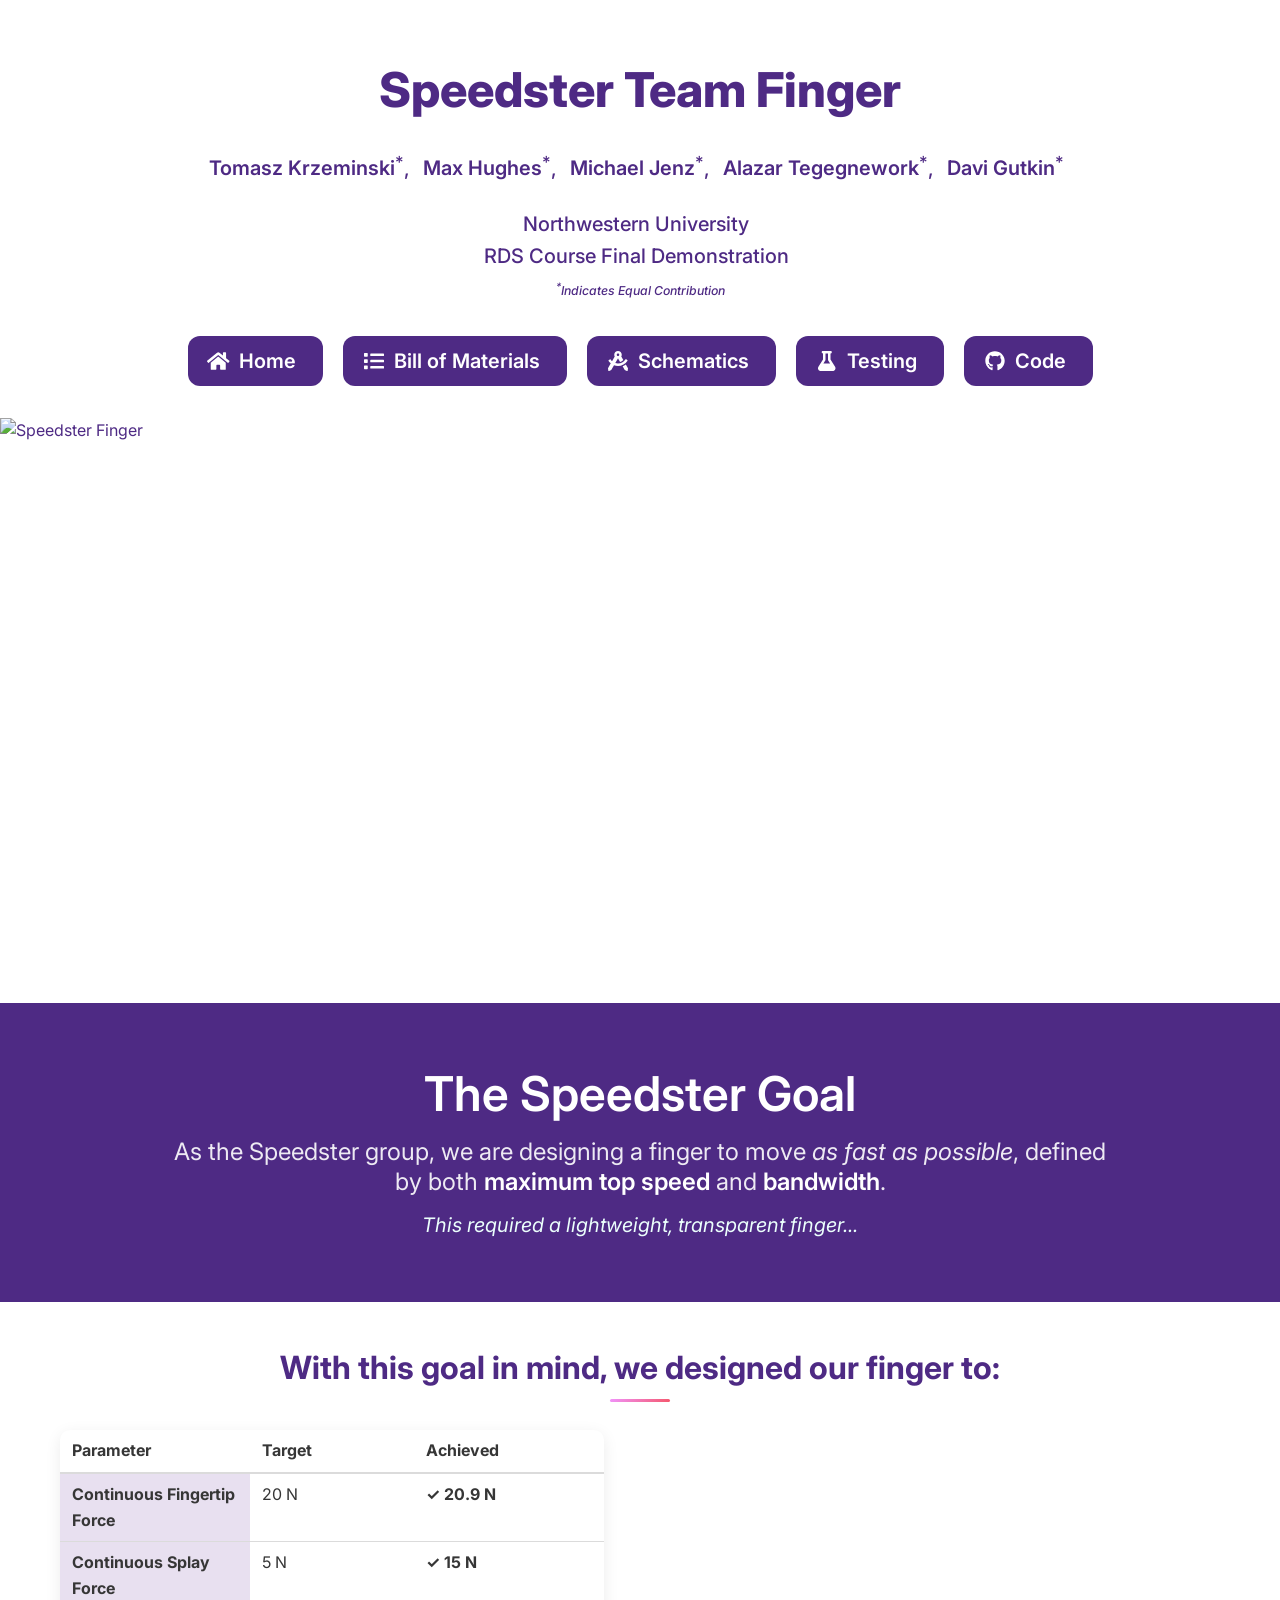
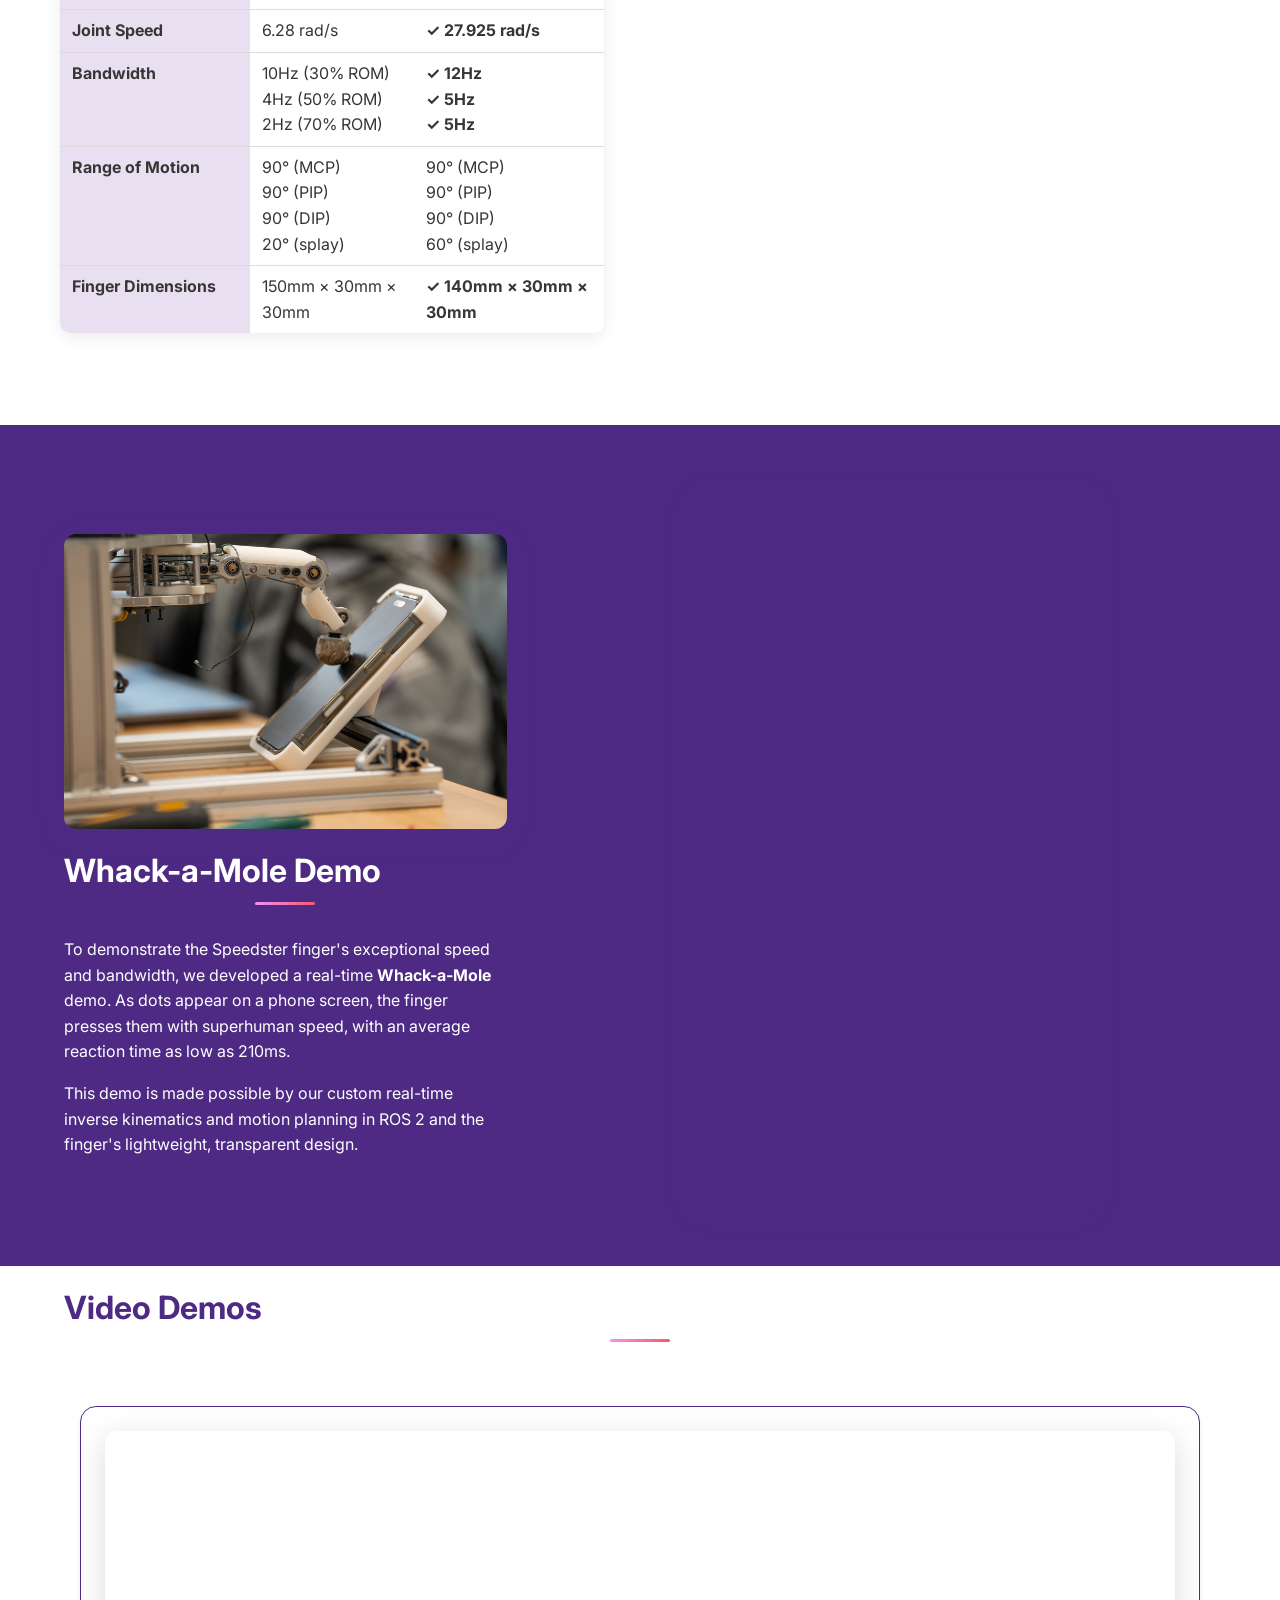
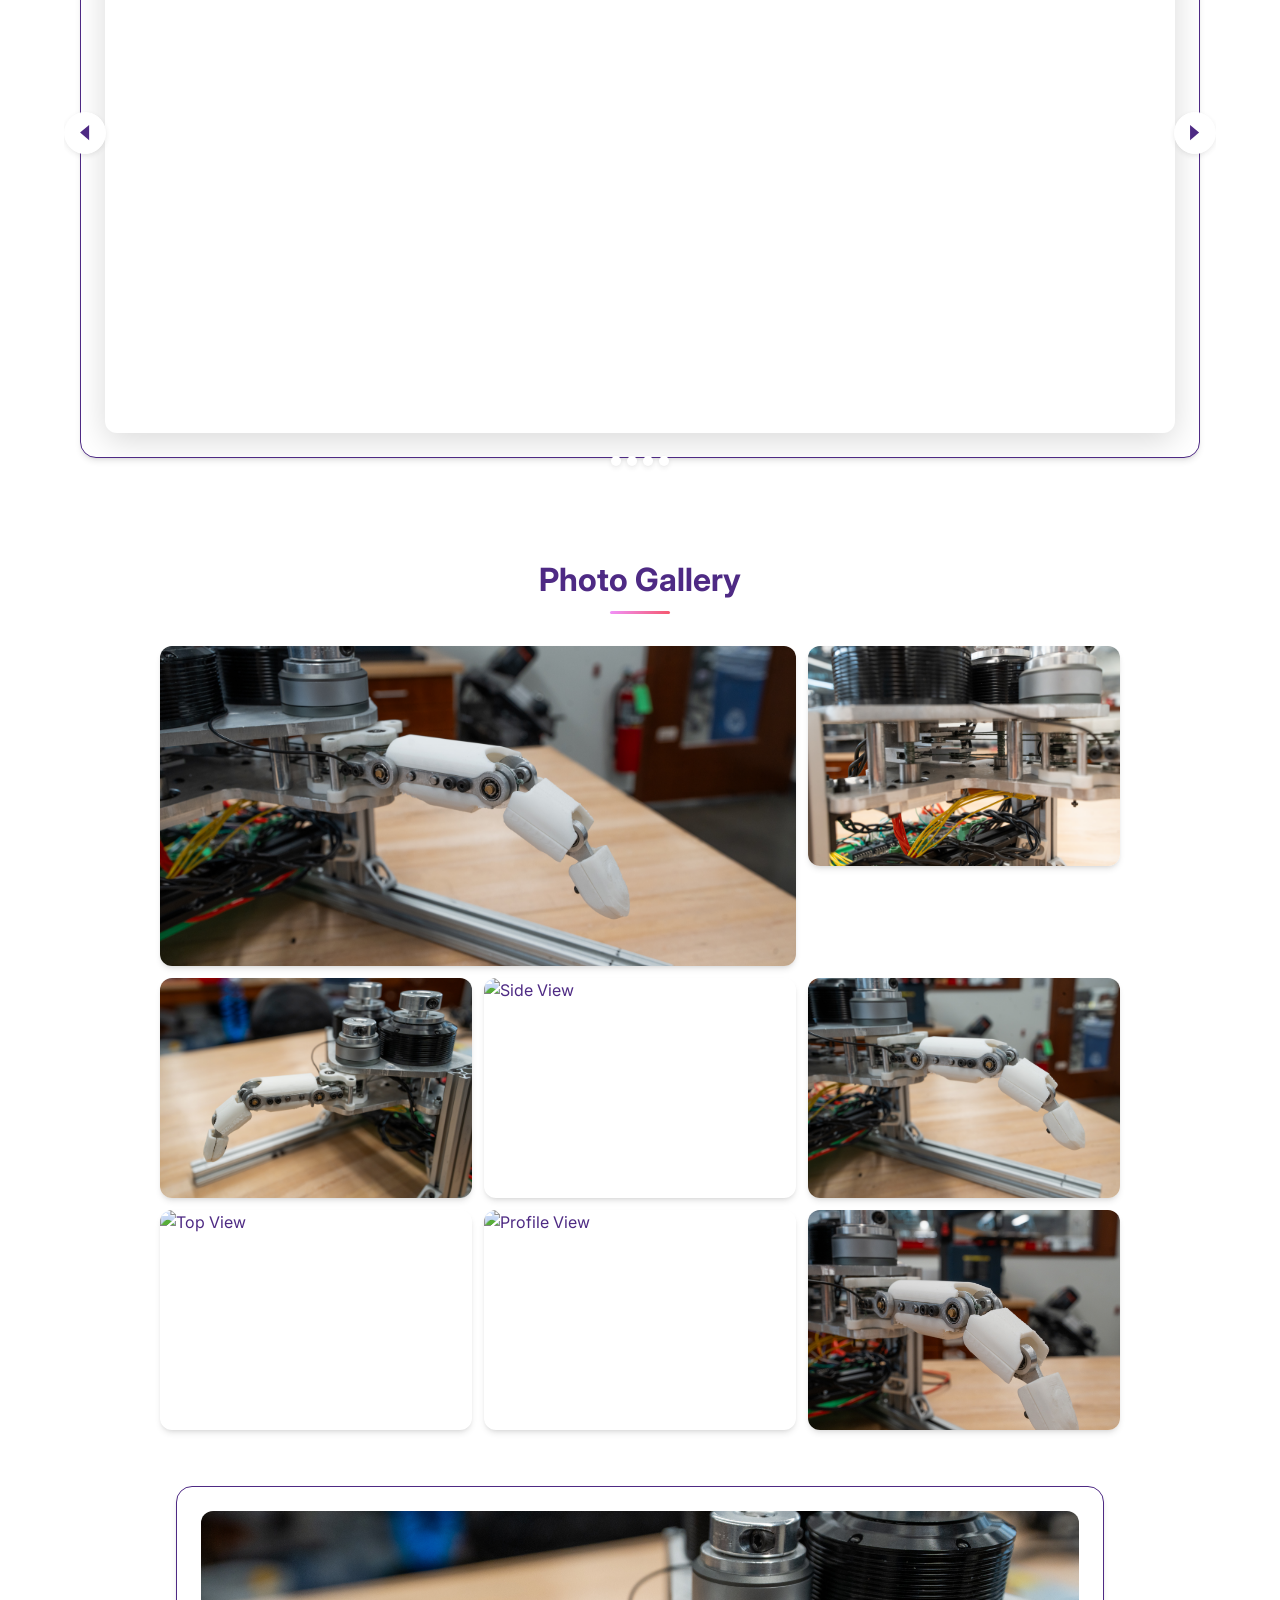
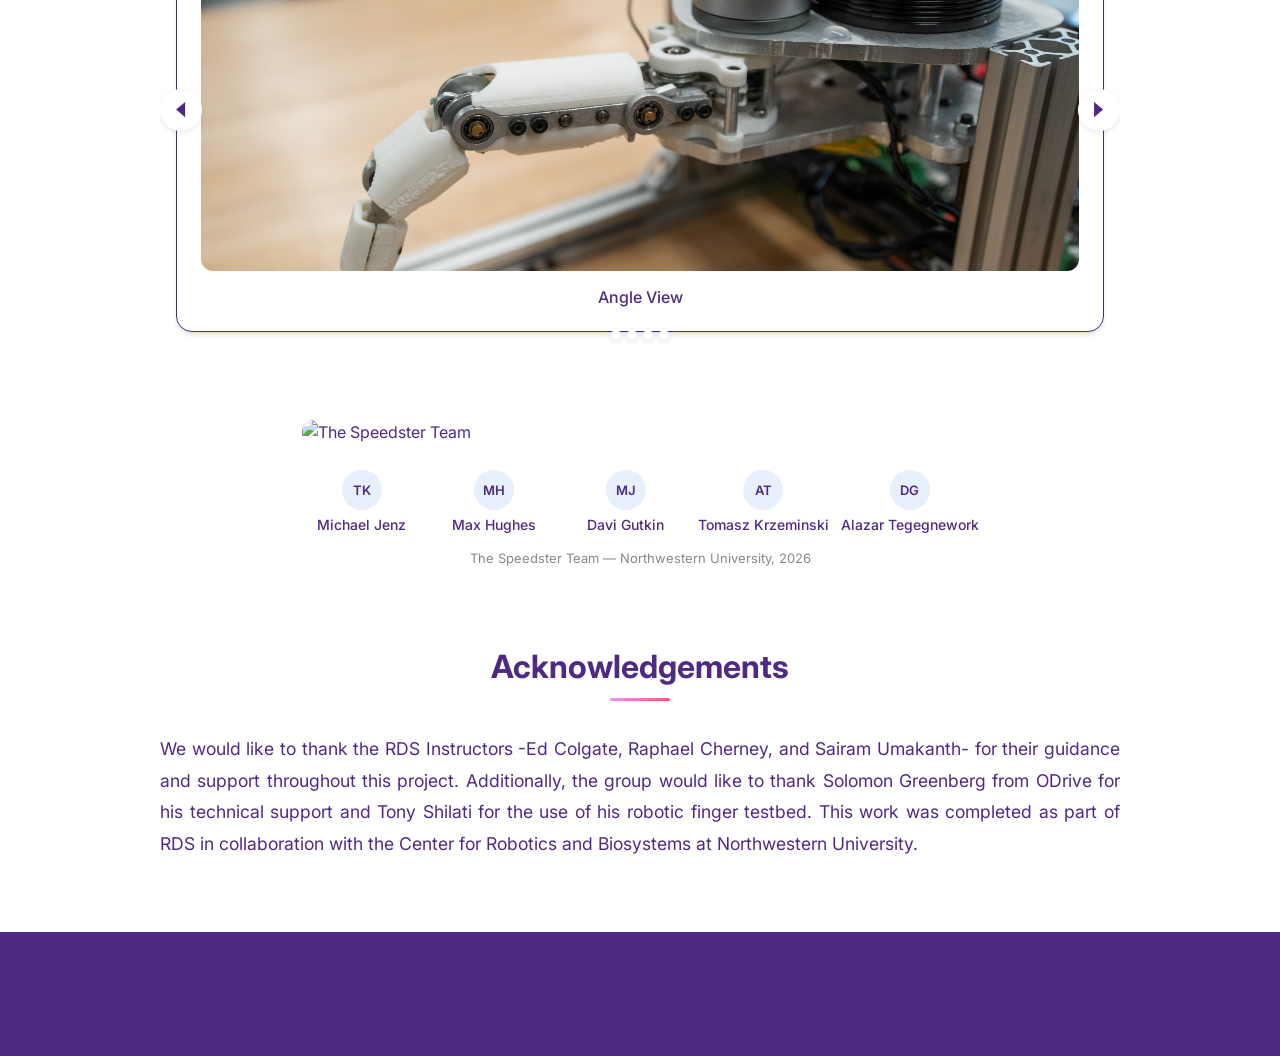
==== index.html @ 066be9d1 "added group photo" ====
<!DOCTYPE html>
<html lang="en">
<head>
  <meta charset="utf-8">
  <meta name="viewport" content="width=device-width, initial-scale=1">

  <meta name="title" content="Speedster Team Finger - Tomasz Krzeminski, Max Hughes, Michael A. Jenz, Alazar Tegegnework, Davi Gutkin">
  <meta name="description" content="Robotic finger designed for high bandwidth and speed">
  <meta name="keywords" content="robots, robotics, mechanical engineering, capstone, finger, engineering, software engineering">
  <meta name="author" content="Tomasz Krzeminski, Max Hughes, Michael A. Jenz, Alazar Tegegnework, Davi Gutkin">
  <meta name="robots" content="index, follow">
  <meta name="language" content="English">

  <meta property="og:type" content="article">
  <meta property="og:site_name" content="Northwestern University">
  <meta property="og:title" content="Speedster Team Finger">
  <meta property="og:description" content="Robotic finger designed for high bandwidth and speed">
  <meta property="og:url" content="https://speedster-team.github.io/Speedster-Website/">

  <meta name="citation_title" content="Speedster Team Finger">
  <meta name="citation_author" content="Tomasz, Krzeminski">
  <meta name="citation_author" content="Max, Hughes">
  <meta name="citation_author" content="Michael, Jenz">
  <meta name="citation_author" content="Alazar, Tegegnework">
  <meta name="citation_author" content="Davi, Gutkin">
  <meta name="citation_publication_date" content="2026">
  <meta name="citation_conference_title" content="RDS Course">

  <meta name="theme-color" content="#4E2A84">
  <meta name="msapplication-TileColor" content="#4E2A84">
  <meta name="apple-mobile-web-app-capable" content="yes">
  <meta name="apple-mobile-web-app-status-bar-style" content="default">

  <link rel="preconnect" href="https://fonts.googleapis.com">
  <link rel="preconnect" href="https://fonts.gstatic.com" crossorigin>
  <link rel="preconnect" href="https://ajax.googleapis.com">
  <link rel="preconnect" href="https://cdn.jsdelivr.net">

  <title>Speedster Team Finger - Tomasz Krzeminski, Max Hughes, Michael A. Jenz, Alazar Tegegnework, Davi Gutkin</title>

  <link rel="icon" type="image/x-icon" href="static/images/Speedster Finger.jpg">
  <link rel="apple-touch-icon" href="static/images/Speedster Finger.jpg">

  <link rel="stylesheet" href="static/css/bulma.min.css">
  <link rel="stylesheet" href="static/css/index.css">

  <link rel="preload" href="static/css/bulma-carousel.min.css" as="style" onload="this.onload=null;this.rel='stylesheet'">
  <link rel="preload" href="static/css/bulma-slider.min.css" as="style" onload="this.onload=null;this.rel='stylesheet'">
  <link rel="preload" href="static/css/fontawesome.all.min.css" as="style" onload="this.onload=null;this.rel='stylesheet'">
  <link rel="preload" href="https://cdn.jsdelivr.net/gh/jpswalsh/academicons@1/css/academicons.min.css" as="style" onload="this.onload=null;this.rel='stylesheet'">

  <noscript>
    <link rel="stylesheet" href="static/css/bulma-carousel.min.css">
    <link rel="stylesheet" href="static/css/bulma-slider.min.css">
    <link rel="stylesheet" href="static/css/fontawesome.all.min.css">
    <link rel="stylesheet" href="https://cdn.jsdelivr.net/gh/jpswalsh/academicons@1/css/academicons.min.css">
  </noscript>

  <link href="https://fonts.googleapis.com/css2?family=Inter:wght@400;500;600;700;800&display=swap" rel="stylesheet">

  <script defer src="https://ajax.googleapis.com/ajax/libs/jquery/3.5.1/jquery.min.js"></script>
  <script defer src="static/js/fontawesome.all.min.js"></script>
  <script defer src="static/js/bulma-carousel.min.js"></script>
  <script defer src="static/js/bulma-slider.min.js"></script>
  <script defer src="static/js/index.js"></script>
</head>
<body>

  <main id="main-content">
    <section class="hero">
      <div class="hero-body pb-0">
        <div class="container is-max-desktop">
          <div class="columns is-centered">
            <div class="column has-text-centered">
              <h1 class="title is-1 publication-title">Speedster Team Finger</h1>
              <div class="is-size-5 publication-authors">
                <span class="author-block">
                  <a href="https://www.linkedin.com/in/tomaszkrzeminski" target="_blank">Tomasz Krzeminski</a><sup>*</sup>,</span>
                <span class="author-block">
                  <a href="https://www.linkedin.com/in/max-hughes-4a7096242/" target="_blank">Max Hughes</a><sup>*</sup>,</span>
                <span class="author-block">
                  <a href="https://www.linkedin.com/in/michael-jenz-aa5526251/" target="_blank">Michael Jenz</a><sup>*</sup>,</span>
                <span class="author-block">
                  <a href="https://www.linkedin.com/in/alazar-tegegnework/" target="_blank">Alazar Tegegnework</a><sup>*</sup>,</span>
                <span class="author-block">
                  <a href="https://www.linkedin.com/in/davigutkin" target="_blank">Davi Gutkin</a><sup>*</sup>
                </span>
              </div>

              <div class="is-size-5 publication-authors">
                <span class="author-block">Northwestern University<br>RDS Course Final Demonstration</span>
                <span class="eql-cntrb"><small><br><sup>*</sup>Indicates Equal Contribution</small></span>
              </div>
            </div>
          </div>
        </div>
      </div>
    </section>

    <!-- Page Navigation -->
    <section class="section pt-2 pb-0 mb-0">
      <div class="container is-max-desktop">
        <div class="columns is-centered">
          <div class="column has-text-centered">
            <a href="index.html" class="button is-rounded is-medium mx-2" style="background-color: #4E2A84; color: white; border: none;">
              <span class="icon"><i class="fas fa-home"></i></span>
              <span>Home</span>
            </a>
            <a href="bom.html" class="button is-rounded is-medium mx-2" style="background-color: #4E2A84; color: white; border: none;">
              <span class="icon"><i class="fas fa-list"></i></span>
              <span>Bill of Materials</span>
            </a>
            <a href="schematics.html" class="button is-rounded is-medium mx-2" style="background-color: #4E2A84; color: white; border: none;">
              <span class="icon"><i class="fas fa-drafting-compass"></i></span>
              <span>Schematics</span>
            </a>
            <a href="testing.html" class="button is-rounded is-medium mx-2" style="background-color: #4E2A84; color: white; border: none;">
              <span class="icon"><i class="fas fa-flask"></i></span>
              <span>Testing</span>
            </a>
            <a href="https://github.com/Speedster-Team" target="_blank" class="button is-rounded is-medium mx-2" style="background-color: #4E2A84; color: white; border: none;">
              <span class="icon"><i class="fab fa-github"></i></span>
              <span>Code</span>
            </a>
          </div>
        </div>
      </div>
    </section>

    <!-- Overview Photo -->
    <section class="banner-section mt-0 mb-0">
      <img src="static/images/photos/main-no-background.png" alt="Speedster Finger" loading="lazy"/>
    </section>

    <!-- Team Goals -->
    <section class="hero is-primary mt-0">
      <div class="hero-body">
        <div class="container is-max-desktop has-text-centered">
          <h2 class="title is-1 mb-4">The Speedster Goal</h2>
          <p class="subtitle is-4 mt-4 mb-4">
            As the Speedster group, we are designing a finger to move <i>as fast as possible</i>,
            defined by both <strong>maximum top speed</strong> and <strong>bandwidth</strong>.
          </p>
          <p class="subtitle is-5 has-text-primary-light">
            <i>This required a lightweight, transparent finger...</i>
          </p>
        </div>
      </div>
    </section>

<!-- Specs Table -->
<section class="section">
  <div class="container is-max-widescreen">
    <h2 class="title is-3 has-text-centered mb-6">With this goal in mind, we designed our finger to:</h2>
    <div class="columns is-centered" style="align-items: center;">
      <!-- Table -->
      <div class="column" style="padding: 0.5rem;">
        <table class="table is-fullwidth is-hoverable"
          style="border-radius: 10px; overflow: hidden; box-shadow: 0 4px 16px rgba(0,0,0,0.08);">
          <thead>
            <tr>
              <th style="width: 35%;">Parameter</th>
              <th>Target</th>
              <th>Achieved</th>
            </tr>
          </thead>
          <tbody>
            <tr>
              <td class="has-background-primary-light"><strong>Continuous Fingertip Force</strong></td>
              <td>20 N</td>
              <td style="color: #4E2A84;"><strong>✓ 20.9 N</strong></td>
            </tr>
            <tr>
              <td class="has-background-primary-light"><strong>Continuous Splay Force</strong></td>
              <td>5 N</td>
              <td class="has-text-danger"><strong>✓ 15 N</strong></td>
            </tr>
            <tr>
              <td class="has-background-primary-light"><strong>Joint Speed</strong></td>
              <td>6.28 rad/s</td>
              <td style="color: #4E2A84;"><strong>✓ 27.925 rad/s</strong></td>
            </tr>
            <tr>
              <td class="has-background-primary-light"><strong>Bandwidth</strong></td>
              <td>10Hz (30% ROM)<br>4Hz (50% ROM)<br>2Hz (70% ROM)</td>
              <td style="color: #4E2A84;"><strong>✓ 12Hz<br>✓ 5Hz<br>✓ 5Hz</strong></td>
            </tr>
            <tr>
              <td class="has-background-primary-light"><strong>Range of Motion</strong></td>
              <td>90° (MCP)<br>90° (PIP)<br>90° (DIP)<br>20° (splay)</td>
              <td>90° (MCP)<br>90° (PIP)<br>90° (DIP)<br>60° (splay)</td>
            </tr>
            <tr>
              <td class="has-background-primary-light"><strong>Finger Dimensions</strong></td>
              <td>150mm × 30mm × 30mm</td>
              <td style="color: #4E2A84;"><strong>✓ 140mm × 30mm × 30mm</strong></td>
            </tr>
          </tbody>
        </table>
      </div>
      <!-- Video -->
      <div class="column" style="padding: 0.5rem; display: flex; align-items: center; justify-content: center;">
        <iframe
          width="600"
          height="350"
          src="https://www.youtube.com/embed/Hm_lWwbL_7Y?autoplay=1&mute=1&loop=1&playlist=Hm_lWwbL_7Y"
          title="Finger Demonstration"
          frameborder="0"
          referrerpolicy="strict-origin-when-cross-origin"
          allow="accelerometer; autoplay; clipboard-write; encrypted-media; gyroscope; picture-in-picture; web-share"
          allowfullscreen>
        </iframe>
      </div>
    </div>
  </div>
</section>

    <!-- Whack-a-Mole Demo -->
    <section class="hero is-light mt-6">
      <div class="hero-body" style="padding-left: 1.5rem; padding-right: 1.5rem;">
        <div class="container is-max-widescreen">
          <div class="columns is-vcentered is-variable is-8">
            <div class="column is-5">
              <figure class="image" style="border-radius: 12px; overflow: hidden; box-shadow: 0 8px 32px rgba(78,42,132,0.18);">
                <img src="static/images/photos/compressed_whack.jpg" alt="Whack-a-Mole Demo" loading="lazy"/>
              </figure>
              <h2 class="title is-3 mb-4 mt-5 has-text-white">Whack-a-Mole Demo</h2>
              <div class="content has-text-white">
                <p>
                  To demonstrate the Speedster finger's exceptional speed and bandwidth, we developed a
                  real-time <strong>Whack-a-Mole</strong> demo. As dots appear on a phone screen, the finger presses them with superhuman speed, with an average reaction time as low as 210ms. 
                </p>
                <p>
                  This demo is made possible by our custom real-time inverse kinematics and motion planning in ROS 2 and the finger's lightweight, transparent design.
                </p>
              </div>
            </div>
            <div class="column is-7" style="display: flex; justify-content: center; align-items: center;">
              <div style="width: min(400px, 100%); aspect-ratio: 9/16; border-radius: 12px; overflow: hidden; box-shadow: 0 8px 32px rgba(78,42,132,0.18);">
                <iframe 
                  src="https://www.youtube.com/embed/GdQMjderty0?autoplay=1&mute=1&loop=1&playlist=GdQMjderty0"
                  frameborder="0"
                  allow="autoplay; encrypted-media"
                  referrerpolicy="strict-origin-when-cross-origin"
                  allowfullscreen
                  style="width: 100%; height: 100%;">
                </iframe>
              </div>
            </div>
          </div>
        </div>
      </div>
    </section>

    <!-- Video Demos -->
     <section class="hero is-small">
      <div class="hero-body">
        <div class="container">
          <h2 class="title is-3">Video Demos</h2>
          <div style="max-width: 1200px; margin: 0 auto;">
            <div id="results-carousel" class="carousel results-carousel">

              <!-- calibration -->
              <div class="item item-video1">
                <div style="position: relative; aspect-ratio: 16/9; border-radius: 12px; overflow: hidden; box-shadow: 0 8px 32px rgba(0,0,0,0.15);">
                  <iframe
                    src="https://www.youtube.com/embed/UAGuT6qpnSs?si=i8cZfY8yM8qmc6Ug"
                    frameborder="0"
                    allow="autoplay; encrypted-media"
                    referrerpolicy="strict-origin-when-cross-origin"
                    allowfullscreen
                    style="position: absolute; top: 0; left: 0; width: 100%; height: 100%;">
                  </iframe>
                </div>
              </div>

              <!-- 10 Hz -->
              <div class="item item-video2">
                <div style="position: relative; aspect-ratio: 16/9; border-radius: 12px; overflow: hidden; box-shadow: 0 8px 32px rgba(0,0,0,0.15);">
                  <iframe
                    src="https://www.youtube.com/embed/bWhmqcBxIAk?si=6NGlQX7UQ79R_reF"
                    frameborder="0"
                    allow="autoplay; encrypted-media"
                    referrerpolicy="strict-origin-when-cross-origin"
                    allowfullscreen
                    style="position: absolute; top: 0; left: 0; width: 100%; height: 100%;">
                  </iframe>
                </div>
              </div>

              <!-- sinusoids  -->
              <div class="item item-video2">
                <div style="position: relative; aspect-ratio: 16/9; border-radius: 12px; overflow: hidden; box-shadow: 0 8px 32px rgba(0,0,0,0.15);">
                  <iframe
                    src="https://www.youtube.com/embed/Dtq51_Dbdww?si=Sn09PTs6Tok2miNO"
                    frameborder="0"
                    allow="autoplay; encrypted-media"
                    referrerpolicy="strict-origin-when-cross-origin"
                    allowfullscreen
                    style="position: absolute; top: 0; left: 0; width: 100%; height: 100%;">
                  </iframe>
                </div>
              </div>


              <!-- IK  -->
              <div class="item item-video2">
                <div style="position: relative; aspect-ratio: 16/9; border-radius: 12px; overflow: hidden; box-shadow: 0 8px 32px rgba(0,0,0,0.15);">
                  <iframe
                    src="https://www.youtube.com/embed/ZjEaTcVpooY?si=REoHg63MM7p0N1Tc"
                    frameborder="0"
                    allow="autoplay; encrypted-media"
                    referrerpolicy="strict-origin-when-cross-origin"
                    allowfullscreen
                    style="position: absolute; top: 0; left: 0; width: 100%; height: 100%;">
                  </iframe>
                </div>
              </div>

              


            </div>
          </div>
        </div>
      </div>
    </section>

    <!-- Photo Gallery -->
    <section class="section pb-0">
      <div class="container is-max-desktop">
        <h2 class="title is-3 has-text-centered mb-6">Photo Gallery</h2>
        <div class="photo-gallery">
          <div class="gallery-item gallery-featured">
            <img src="static/images/photos/compressed_main.jpg" alt="Speedster Finger" loading="lazy"/>
            <div class="gallery-caption">Speedster Finger</div>
          </div>
          <div class="gallery-item">
            <img src="static/images/photos/compressed_tendons.jpg" alt="Tendon Mechanism" loading="lazy"/>
            <div class="gallery-caption">Tendon Mechanism</div>
          </div>
          <div class="gallery-item">
            <img src="static/images/photos/compressed_angle-1.jpg" alt="Angle View" loading="lazy"/>
            <div class="gallery-caption">Angle View</div>
          </div>
          <div class="gallery-item">
            <img src="static/images/photos/compressed_side-1.jpg" alt="Side View" loading="lazy"/>
            <div class="gallery-caption">Side View</div>
          </div>
          <div class="gallery-item">
            <img src="static/images/photos/compressed_angle-2.jpg" alt="Angled Profile" loading="lazy"/>
            <div class="gallery-caption">Angled Profile</div>
          </div>
          <div class="gallery-item">
            <img src="static/images/photos/compressed_top.jpg" alt="Top View" loading="lazy"/>
            <div class="gallery-caption">Top View</div>
          </div>
          <div class="gallery-item">
            <img src="static/images/photos/compressed_side-2.jpg" alt="Profile View" loading="lazy"/>
            <div class="gallery-caption">Profile View</div>
          </div>
          <div class="gallery-item">
            <img src="static/images/photos/compressed_angle-3.jpg" alt="Detail View" loading="lazy"/>
            <div class="gallery-caption">Detail View</div>
          </div>
        </div>
      </div>
    </section>

    <!-- Image Carousel -->
    <section class="hero is-small">
      <div class="hero-body">
        <div class="container is-max-desktop">
          <div id="results-carousel" class="carousel results-carousel">
            <div class="item">
              <img src="static/images/photos/compressed_angle-1.jpg" alt="Angle View" loading="lazy" style="max-height: 360px; object-fit: cover;"/>
              <h2 class="subtitle has-text-centered">Angle View</h2>
            </div>
            <div class="item">
              <img src="static/images/photos/compressed_angle-2.jpg" alt="Angled Profile" loading="lazy" style="max-height: 360px; object-fit: cover;"/>
              <h2 class="subtitle has-text-centered">Angled Profile</h2>
            </div>
            <div class="item">
              <img src="static/images/photos/compressed_angle-3.jpg" alt="Detail View" loading="lazy" style="max-height: 360px; object-fit: cover;"/>
              <h2 class="subtitle has-text-centered">Detail View</h2>
            </div>
            <div class="item">
              <img src="static/images/photos/compressed_top.jpg" alt="Top View" loading="lazy" style="max-height: 360px; object-fit: cover;"/>
              <h2 class="subtitle has-text-centered">Top View</h2>
            </div>
          </div>
        </div>
      </div>
    </section>

    <!-- Team Photo -->
   <section class="hero is-small">
    <div style="max-width: 1200px; margin: 0 auto; padding: 2rem 1.5rem;">
      <img src="static/images/photos/speedster_team.png" alt="The Speedster Team" loading="lazy"
        style="width: 100%; border-radius: 12px; display: block;" />

      <div style="margin-top: 1.5rem; display: flex; justify-content: center; flex-wrap: wrap; gap: 12px;">

        <div style="display: flex; flex-direction: column; align-items: center; gap: 4px; min-width: 120px;">
          <div style="width: 40px; height: 40px; border-radius: 50%; background: #e8f0fd; display: flex; align-items: center; justify-content: center; font-size: 13px; font-weight: 600; color: #4E2A84;">TK</div>
          <span style="font-size: 14px; font-weight: 500; text-align: center;">Michael Jenz</span>
        </div>

        <div style="display: flex; flex-direction: column; align-items: center; gap: 4px; min-width: 120px;">
          <div style="width: 40px; height: 40px; border-radius: 50%; background: #e8f0fd; display: flex; align-items: center; justify-content: center; font-size: 13px; font-weight: 600; color: #4E2A84;">MH</div>
          <span style="font-size: 14px; font-weight: 500; text-align: center;">Max Hughes</span>
        </div>

        <div style="display: flex; flex-direction: column; align-items: center; gap: 4px; min-width: 120px;">
          <div style="width: 40px; height: 40px; border-radius: 50%; background: #e8f0fd; display: flex; align-items: center; justify-content: center; font-size: 13px; font-weight: 600; color: #4E2A84;">MJ</div>
          <span style="font-size: 14px; font-weight: 500; text-align: center;">Davi Gutkin</span>
        </div>

        <div style="display: flex; flex-direction: column; align-items: center; gap: 4px; min-width: 120px;">
          <div style="width: 40px; height: 40px; border-radius: 50%; background: #e8f0fd; display: flex; align-items: center; justify-content: center; font-size: 13px; font-weight: 600; color: #4E2A84;">AT</div>
          <span style="font-size: 14px; font-weight: 500; text-align: center;">Tomasz Krzeminski</span>
        </div>

        <div style="display: flex; flex-direction: column; align-items: center; gap: 4px; min-width: 120px;">
          <div style="width: 40px; height: 40px; border-radius: 50%; background: #e8f0fd; display: flex; align-items: center; justify-content: center; font-size: 13px; font-weight: 600; color: #4E2A84;">DG</div>
          <span style="font-size: 14px; font-weight: 500; text-align: center;">Alazar Tegegnework</span>
        </div>

      </div>

      <p style="text-align: center; margin-top: 0.75rem; font-size: 13px; color: #888;">The Speedster Team — Northwestern University, 2026</p>
    </div>
  </section>


    <!-- Acknowledgements -->
    <section class="section">
      <div class="container is-max-desktop">
        <h2 class="title is-3 has-text-centered">Acknowledgements</h2>
        <div class="content has-text-justified">
          <p>
            We would like to thank the RDS Instructors -Ed Colgate, Raphael Cherney, and Sairam Umakanth- for their guidance and support throughout this project. Additionally, the group would like to thank Solomon Greenberg from ODrive for his technical support and Tony Shilati for the use of his robotic finger testbed. This work was completed as part of RDS in collaboration with the Center for Robotics and Biosystems at Northwestern University.
          </p>
        </div>
      </div>
    </section>

    <footer class="footer">
      <div class="container">
        <div class="columns is-centered">
          <div class="column is-8">
            <div class="content has-text-centered">
              <p>Speedster Team &mdash; Northwestern University RDS Course, 2026</p>
            </div>
          </div>
        </div>
      </div>
    </footer>

  </main>
</body>
</html>
---- static/css/index.css ----
/* Modern CSS Variables for consistent theming */
:root {
  --primary-color: #4E2A84;
  --primary-hover: #4E2A84;
  --secondary-color: #4E2A84;
  --accent-color: #4E2A84;
  --text-primary: #4E2A84;
  --text-secondary: #4E2A84;
  --text-light: #4E2A84;
  --background-primary: #ffffff;
  --background-secondary: #4E2A84;
  --background-accent: #4E2A84;
  --border-color: #4E2A84;
  --shadow-sm: 0 1px 2px 0 rgb(0 0 0 / 0.05);
  --shadow-md: 0 4px 6px -1px rgb(0 0 0 / 0.1), 0 2px 4px -2px rgb(0 0 0 / 0.1);
  --shadow-lg: 0 10px 15px -3px rgb(0 0 0 / 0.1), 0 4px 6px -4px rgb(0 0 0 / 0.1);
  --shadow-xl: 0 20px 25px -5px rgb(0 0 0 / 0.1), 0 8px 10px -6px rgb(0 0 0 / 0.1);
  --gradient-primary: linear-gradient(135deg, #667eea 0%, #764ba2 100%);
  --gradient-accent: linear-gradient(135deg, #f093fb 0%, #f5576c 100%);
  --gradient-subtle: linear-gradient(135deg, #ffecd2 0%, #fcb69f 100%);
  --border-radius: 12px;
  --border-radius-lg: 16px;
  --transition: all 0.3s cubic-bezier(0.4, 0, 0.2, 1);
}

/* Smooth scrolling for better UX */
html {
  scroll-behavior: smooth;
}

body {
  font-family: 'Inter', 'Segoe UI', -apple-system, BlinkMacSystemFont, sans-serif;
  color: var(--text-primary);
  line-height: 1.6;
  font-size: 16px;
  background-color: var(--background-primary);
  -webkit-font-smoothing: antialiased;
  -moz-osx-font-smoothing: grayscale;
}


/* Modern Button Styles */
.button {
  border-radius: var(--border-radius) !important;
  font-weight: 600 !important;
  transition: var(--transition) !important;
  border: 2px solid transparent !important;
  position: relative;
  overflow: hidden;
}

.button.is-dark {
  background: var(--text-primary) !important;
  border: none !important;
  color: white !important;
  box-shadow: var(--shadow-md);
}

.button.is-dark:hover {
  transform: translateY(-2px);
  box-shadow: var(--shadow-lg);
  background: var(--primary-color) !important;
}

.button.is-dark:active {
  transform: translateY(0);
  box-shadow: var(--shadow-md);
}

.footer .icon-link {
    font-size: 25px;
    color: var(--text-secondary);
    transition: var(--transition);
}

.footer .icon-link:hover {
    color: var(--primary-color);
    transform: translateY(-2px);
}

.link-block a {
    margin: 8px 4px;
}

.hero.is-primary {
  background-color: #4E2A84 !important;
}

.has-background-primary-light {
  background-color: #e8e0f0 !important; /* light purple to match #4E2A84 */
}

.dnerf {
  font-variant: small-caps;
}


/* Hero Section Modernization */
.hero {
  position: relative;
  overflow: hidden;
}

.hero.is-light {
  background: var(--background-secondary);
  border-top: 1px solid var(--border-color);
  border-bottom: 1px solid var(--border-color);
}

.hero-body {
  padding: 4rem 1.5rem;
}

.teaser .hero-body {
  padding-top: 2rem;
  padding-bottom: 4rem;
}

.teaser {
  font-family: 'Inter', sans-serif;
}


/* Publication Content Styling */
.publication-title {
    font-family: 'Inter', sans-serif !important;
    font-weight: 800 !important;
    color: var(--text-primary) !important;
    margin-bottom: 2rem !important;
    line-height: 1.1 !important;
}

.publication-banner {
  max-height: 70vh;
  border-radius: var(--border-radius-lg);
  overflow: hidden;
  box-shadow: var(--shadow-xl);
  margin: 2rem 0;
}

.publication-banner video {
  position: relative;
  left: auto;
  top: auto;
  transform: none;
  object-fit: cover;
  width: 100%;
  height: 100%;
  border-radius: var(--border-radius-lg);
}

.publication-header .hero-body {
  padding: 6rem 1.5rem 4rem;
}

.publication-authors {
    font-family: 'Inter', sans-serif !important;
    font-weight: 500;
    margin-bottom: 1.5rem;
}

.publication-venue {
    color: var(--text-secondary);
    width: fit-content;
    font-weight: 600;
    background: var(--background-accent);
    padding: 0.5rem 1rem;
    border-radius: var(--border-radius);
    margin-top: 1rem;
    display: inline-block;
}

.publication-awards {
    color: #ef4444;
    width: fit-content;
    font-weight: 700;
    background: linear-gradient(135deg, #fef2f2, #fee2e2);
    padding: 0.5rem 1rem;
    border-radius: var(--border-radius);
    border-left: 4px solid #ef4444;
    margin-top: 1rem;
}

.publication-authors a {
   color: var(--primary-color) !important;
   text-decoration: none;
   font-weight: 600;
   transition: var(--transition);
   position: relative;
}

.publication-authors a::after {
    content: '';
    position: absolute;
    width: 0;
    height: 2px;
    bottom: -2px;
    left: 0;
    background: var(--gradient-accent);
    transition: var(--transition);
}

.publication-authors a:hover::after {
    width: 100%;
}

.publication-authors a:hover {
    color: var(--primary-hover) !important;
}

.author-block {
  display: inline-block;
  margin-right: 0.5rem;
}

.publication-banner img {
  border-radius: var(--border-radius-lg);
  box-shadow: var(--shadow-lg);
  transition: var(--transition);
}

.publication-banner img:hover {
  transform: scale(1.02);
  box-shadow: var(--shadow-xl);
}

/* Modern Video and Carousel Styling */
.publication-video {
    position: relative;
    width: 100%;
    height: 0;
    padding-bottom: 56.25%;
    overflow: hidden;
    border-radius: var(--border-radius-lg) !important;
    box-shadow: var(--shadow-xl);
    transition: var(--transition);
}

.publication-video:hover {
    transform: translateY(-4px);
    box-shadow: var(--shadow-xl);
}

.publication-video iframe {
    position: absolute;
    top: 0;
    left: 0;
    width: 100%;
    height: 100%;
    border-radius: var(--border-radius-lg);
}

.publication-body img {
  border-radius: var(--border-radius);
  box-shadow: var(--shadow-md);
  transition: var(--transition);
}

.publication-body img:hover {
  transform: translateY(-2px);
  box-shadow: var(--shadow-lg);
}

.results-carousel {
  overflow: hidden;
  padding: 1rem 0;
}

.results-carousel .item {
  margin: 1rem;
  overflow: hidden;
  padding: 1.5rem;
  font-size: 0;
  background: var(--background-primary);
  border-radius: var(--border-radius-lg);
  box-shadow: var(--shadow-md);
  transition: var(--transition);
  border: 1px solid var(--border-color);
}

.results-carousel .item:hover {
  transform: translateY(-4px);
  box-shadow: var(--shadow-lg);
}

.results-carousel .item img,
.results-carousel video {
  margin: 0;
  border-radius: var(--border-radius);
  width: 100%;
  height: auto;
}

.results-carousel .subtitle {
  font-size: 1rem !important;
  color: var(--text-secondary);
  margin-top: 1rem;
  font-weight: 500;
}

/* Pagination and Misc Improvements */
.slider-pagination .slider-page {
  background: var(--primary-color);
  border-radius: 50%;
  transition: var(--transition);
}

.slider-pagination .slider-page.is-active {
  background: var(--primary-hover);
  transform: scale(1.2);
}

.eql-cntrb { 
  font-size: 0.875rem;
  color: var(--text-light);
  font-style: italic;
}

/* Section Titles */
.title.is-3 {
  font-family: 'Inter', sans-serif !important;
  font-weight: 700 !important;
  color: var(--text-primary);
  margin-bottom: 2rem !important;
  position: relative;
  padding-bottom: 1rem;
}

.title.is-3::after {
  content: '';
  position: absolute;
  bottom: 0;
  left: 50%;
  transform: translateX(-50%);
  width: 60px;
  height: 3px;
  background: var(--gradient-accent);
  border-radius: 2px;
}

/* Content Improvements */
.content.has-text-justified {
  font-size: 1.1rem;
  line-height: 1.8;
  color: var(--text-secondary);
}

.content.has-text-justified p {
  margin-bottom: 1.5rem;
}

/* Footer Improvements */
.footer {
  background: var(--background-secondary);
  border-top: 1px solid var(--border-color);
  padding: 3rem 1.5rem;
}

.footer .content {
  color: var(--text-secondary);
  line-height: 1.7;
}

.footer a {
  color: var(--primary-color);
  text-decoration: none;
  transition: var(--transition);
}

.footer a:hover {
  color: var(--primary-hover);
  text-decoration: underline;
}

/* BibTeX Styling */
pre {
  background: var(--background-accent) !important;
  border: 1px solid var(--border-color) !important;
  border-radius: var(--border-radius) !important;
  padding: 1.5rem !important;
  font-size: 0.9rem !important;
  overflow-x: auto;
  box-shadow: var(--shadow-sm);
}

code {
  background: var(--background-accent) !important;
  color: var(--text-primary) !important;
  font-family: 'SF Mono', 'Monaco', 'Cascadia Code', 'Roboto Mono', monospace !important;
}

/* BibTeX Section Improvements */
.bibtex-header {
  display: flex;
  justify-content: space-between;
  align-items: center;
  margin-bottom: 1rem;
}

.copy-bibtex-btn {
  background: var(--primary-color);
  color: white;
  border: none;
  border-radius: var(--border-radius);
  padding: 0.75rem 1rem;
  font-size: 0.9rem;
  font-weight: 600;
  cursor: pointer;
  transition: var(--transition);
  display: inline-flex;
  align-items: center;
  gap: 0.5rem;
}

.copy-bibtex-btn:hover {
  background: var(--primary-hover);
  transform: translateY(-2px);
  box-shadow: var(--shadow-md);
}

.copy-bibtex-btn.copied {
  background: #10b981;
}

.copy-bibtex-btn.copied .copy-text::after {
  content: "ied!";
}

/* Scroll to Top Button */
.scroll-to-top {
  position: fixed;
  bottom: 2rem;
  right: 2rem;
  width: 50px;
  height: 50px;
  background: var(--primary-color);
  color: white;
  border: none;
  border-radius: 50%;
  cursor: pointer;
  opacity: 0;
  visibility: hidden;
  transition: var(--transition);
  z-index: 999;
  display: flex;
  align-items: center;
  justify-content: center;
  font-size: 1.2rem;
  box-shadow: var(--shadow-lg);
}

.scroll-to-top:hover {
  background: var(--primary-hover);
  transform: translateY(-3px);
  box-shadow: var(--shadow-xl);
}

.scroll-to-top.visible {
  opacity: 1;
  visibility: visible;
}


/* More Works Dropdown */
.more-works-container {
  position: fixed;
  top: 2rem;
  right: 2rem;
  z-index: 1000;
}

.more-works-btn {
  background: var(--background-primary);
  color: var(--text-primary);
  border: 2px solid var(--border-color);
  border-radius: var(--border-radius-lg);
  padding: 0.75rem 1.25rem;
  font-weight: 600;
  font-size: 0.9rem;
  box-shadow: var(--shadow-md);
  transition: var(--transition);
  cursor: pointer;
  text-decoration: none;
  display: inline-flex;
  align-items: center;
  gap: 0.5rem;
  font-family: 'Inter', sans-serif;
}

.more-works-btn:hover {
  transform: translateY(-2px);
  box-shadow: var(--shadow-lg);
  background: var(--background-secondary);
  border-color: var(--primary-color);
}

.more-works-btn .dropdown-arrow {
  transition: var(--transition);
  font-size: 0.8rem;
}

.more-works-btn.active .dropdown-arrow {
  transform: rotate(180deg);
}

.more-works-dropdown {
  position: absolute;
  top: calc(100% + 0.5rem);
  right: 0;
  width: 400px;
  max-width: 90vw;
  background: var(--background-primary);
  border: 1px solid var(--border-color);
  border-radius: var(--border-radius-lg);
  box-shadow: var(--shadow-xl);
  opacity: 0;
  visibility: hidden;
  transform: translateY(-10px);
  transition: var(--transition);
  max-height: 70vh;
  overflow-y: auto;
}

.more-works-dropdown.show {
  opacity: 1;
  visibility: visible;
  transform: translateY(0);
}

.dropdown-header {
  display: flex;
  justify-content: space-between;
  align-items: center;
  padding: 1.5rem 1.5rem 1rem;
  border-bottom: 1px solid var(--border-color);
}

.dropdown-header h4 {
  margin: 0;
  font-size: 1.1rem;
  font-weight: 700;
  color: var(--text-primary);
}

.close-btn {
  background: none;
  border: none;
  color: var(--text-secondary);
  cursor: pointer;
  padding: 0.5rem;
  border-radius: var(--border-radius);
  transition: var(--transition);
}

.close-btn:hover {
  background: var(--background-accent);
  color: var(--text-primary);
}

.works-list {
  padding: 1rem;
}

.work-item {
  display: flex;
  align-items: flex-start;
  justify-content: space-between;
  padding: 1rem;
  border-radius: var(--border-radius);
  text-decoration: none;
  color: inherit;
  transition: var(--transition);
  margin-bottom: 0.5rem;
}

.work-item:hover {
  background: var(--background-accent);
  transform: translateX(4px);
}

.work-info h5 {
  margin: 0 0 0.5rem 0;
  font-size: 1rem;
  font-weight: 500;
  color: var(--text-primary);
}

.work-info p {
  margin: 0 0 0.5rem 0;
  font-size: 0.9rem;
  color: var(--text-secondary);
  line-height: 1.4;
}

.work-venue {
  font-size: 0.8rem;
  color: var(--text-light);
  font-style: italic;
}

.work-item .fas {
  color: var(--text-light);
  font-size: 0.9rem;
  margin-top: 0.2rem;
  flex-shrink: 0;
}


/* Mobile Responsive Improvements */
@media screen and (max-width: 768px) {
  .hero-body {
    padding: 2rem 1rem;
  }
  
  .publication-header .hero-body {
    padding: 3rem 1rem 2rem;
  }
  
  .publication-title {
    font-size: 2.5rem !important;
    line-height: 1.2 !important;
    margin-bottom: 1.5rem !important;
  }
  
  .publication-authors {
    font-size: 1rem !important;
  }
  
  .button {
    margin: 0.25rem !important;
    font-size: 0.875rem !important;
    padding: 0.75rem 1rem !important;
  }
  
  .more-works-container {
    bottom: 2rem;
    right: 1rem;
    top: auto;
  }
  
  .more-works-btn {
    padding: 0.6rem 1rem;
    font-size: 0.8rem;
  }
  
  .more-works-dropdown {
    width: calc(100vw - 2rem);
    right: -1rem;
    bottom: calc(100% + 0.5rem);
    top: auto;
  }
  
  .results-carousel .item {
    margin: 0.5rem;
    padding: 1rem;
  }
  
  .teaser .hero-body {
    padding: 1rem;
  }
  
  .content.has-text-justified {
    font-size: 1rem;
  }
}

@media screen and (max-width: 480px) {
  .publication-title {
    font-size: 2rem !important;
  }
  
  .hero-body {
    padding: 1.5rem 0.75rem;
  }
  
  .more-works-container {
    position: fixed;
    bottom: 2rem;
    right: 1rem;
    z-index: 1000;
  }
  
  .more-works-btn {
    padding: 0.5rem 0.75rem;
    font-size: 0.75rem;
  }
  
  .more-works-dropdown {
    position: absolute;
    bottom: calc(100% + 0.5rem);
    right: 0;
    width: calc(100vw - 2rem);
    max-width: 90vw;
  }
  
  .link-block {
    display: block;
    margin-bottom: 0.5rem;
  }
  
  .button {
    width: 100%;
    justify-content: center;
  }
}

/* Tablet Responsive */
@media screen and (min-width: 769px) and (max-width: 1024px) {
  .hero-body {
    padding: 3rem 2rem;
  }
  
  .publication-header .hero-body {
    padding: 4rem 2rem 3rem;
  }
}

/* Animation for page load */
@keyframes fadeInUp {
  from {
    opacity: 0;
    transform: translateY(30px);
  }
  to {
    opacity: 1;
    transform: translateY(0);
  }
}

.hero, .section {
  animation: fadeInUp 0.6s ease-out;
}

/* Improved focus states for accessibility */
.button:focus,
.related-works-btn:focus,
a:focus {
  outline: 2px solid var(--primary-color);
  outline-offset: 2px;
}


/* Full-bleed banner image */
.banner-section {
  padding-top: 2rem;
  padding-bottom: 0;
}

.banner-section img {
  display: block;
  width: 90%;
  height: 65vh;
  min-height: 200px;
  object-fit: cover;
  object-position: left;
}

/* Photo Gallery */
.photo-gallery {
  display: grid;
  grid-template-columns: repeat(3, 1fr);
  gap: 12px;
}

.photo-gallery .gallery-item {
  position: relative;
  overflow: hidden;
  border-radius: var(--border-radius);
  box-shadow: var(--shadow-md);
  height: 220px;
  cursor: pointer;
  transition: var(--transition);
}

.photo-gallery .gallery-item.gallery-featured {
  grid-column: span 2;
  height: 320px;
}

.photo-gallery .gallery-item img {
  width: 100%;
  height: 100%;
  object-fit: cover;
  display: block;
  transition: transform 0.5s cubic-bezier(0.4, 0, 0.2, 1);
}

.photo-gallery .gallery-item:hover {
  box-shadow: var(--shadow-xl);
  transform: translateY(-3px);
}

.photo-gallery .gallery-item:hover img {
  transform: scale(1.08);
}

.photo-gallery .gallery-caption {
  position: absolute;
  bottom: 0;
  left: 0;
  right: 0;
  background: linear-gradient(transparent, rgba(78, 42, 132, 0.88));
  color: white;
  padding: 2.5rem 1rem 0.875rem;
  font-size: 0.875rem;
  font-weight: 600;
  transform: translateY(100%);
  transition: transform 0.3s cubic-bezier(0.4, 0, 0.2, 1);
  letter-spacing: 0.03em;
}

.photo-gallery .gallery-item:hover .gallery-caption {
  transform: translateY(0);
}

@media screen and (max-width: 768px) {
  .photo-gallery {
    grid-template-columns: repeat(2, 1fr);
  }

  .photo-gallery .gallery-item.gallery-featured {
    grid-column: span 2;
    height: 220px;
  }

  .photo-gallery .gallery-item {
    height: 160px;
  }
}

@media screen and (max-width: 480px) {
  .photo-gallery {
    grid-template-columns: 1fr;
  }

  .photo-gallery .gallery-item.gallery-featured {
    grid-column: span 1;
    height: 220px;
  }
}

/* Print styles */
@media print {
  .more-works-container {
    display: none;
  }
  
  .hero, .section {
    animation: none;
  }
  
  .button {
    background: transparent !important;
    color: var(--text-primary) !important;
    box-shadow: none !important;
  }
}
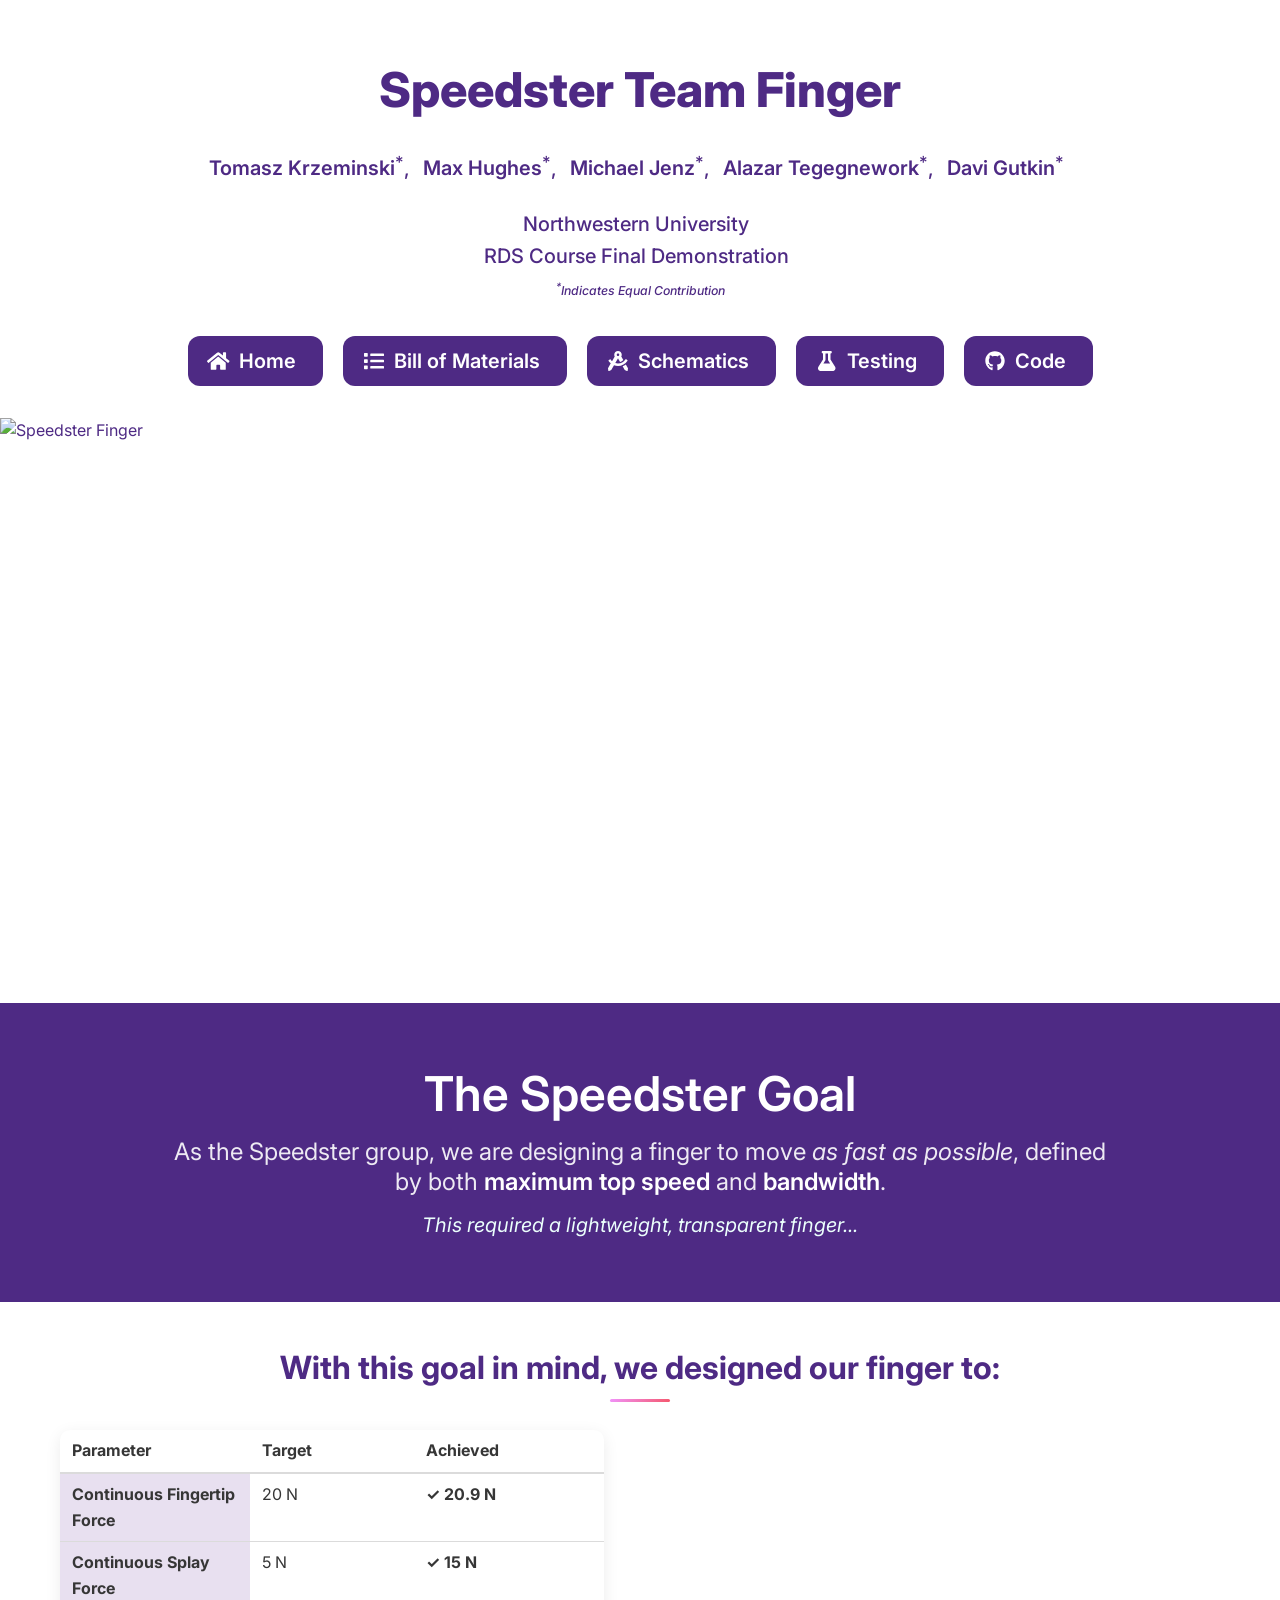
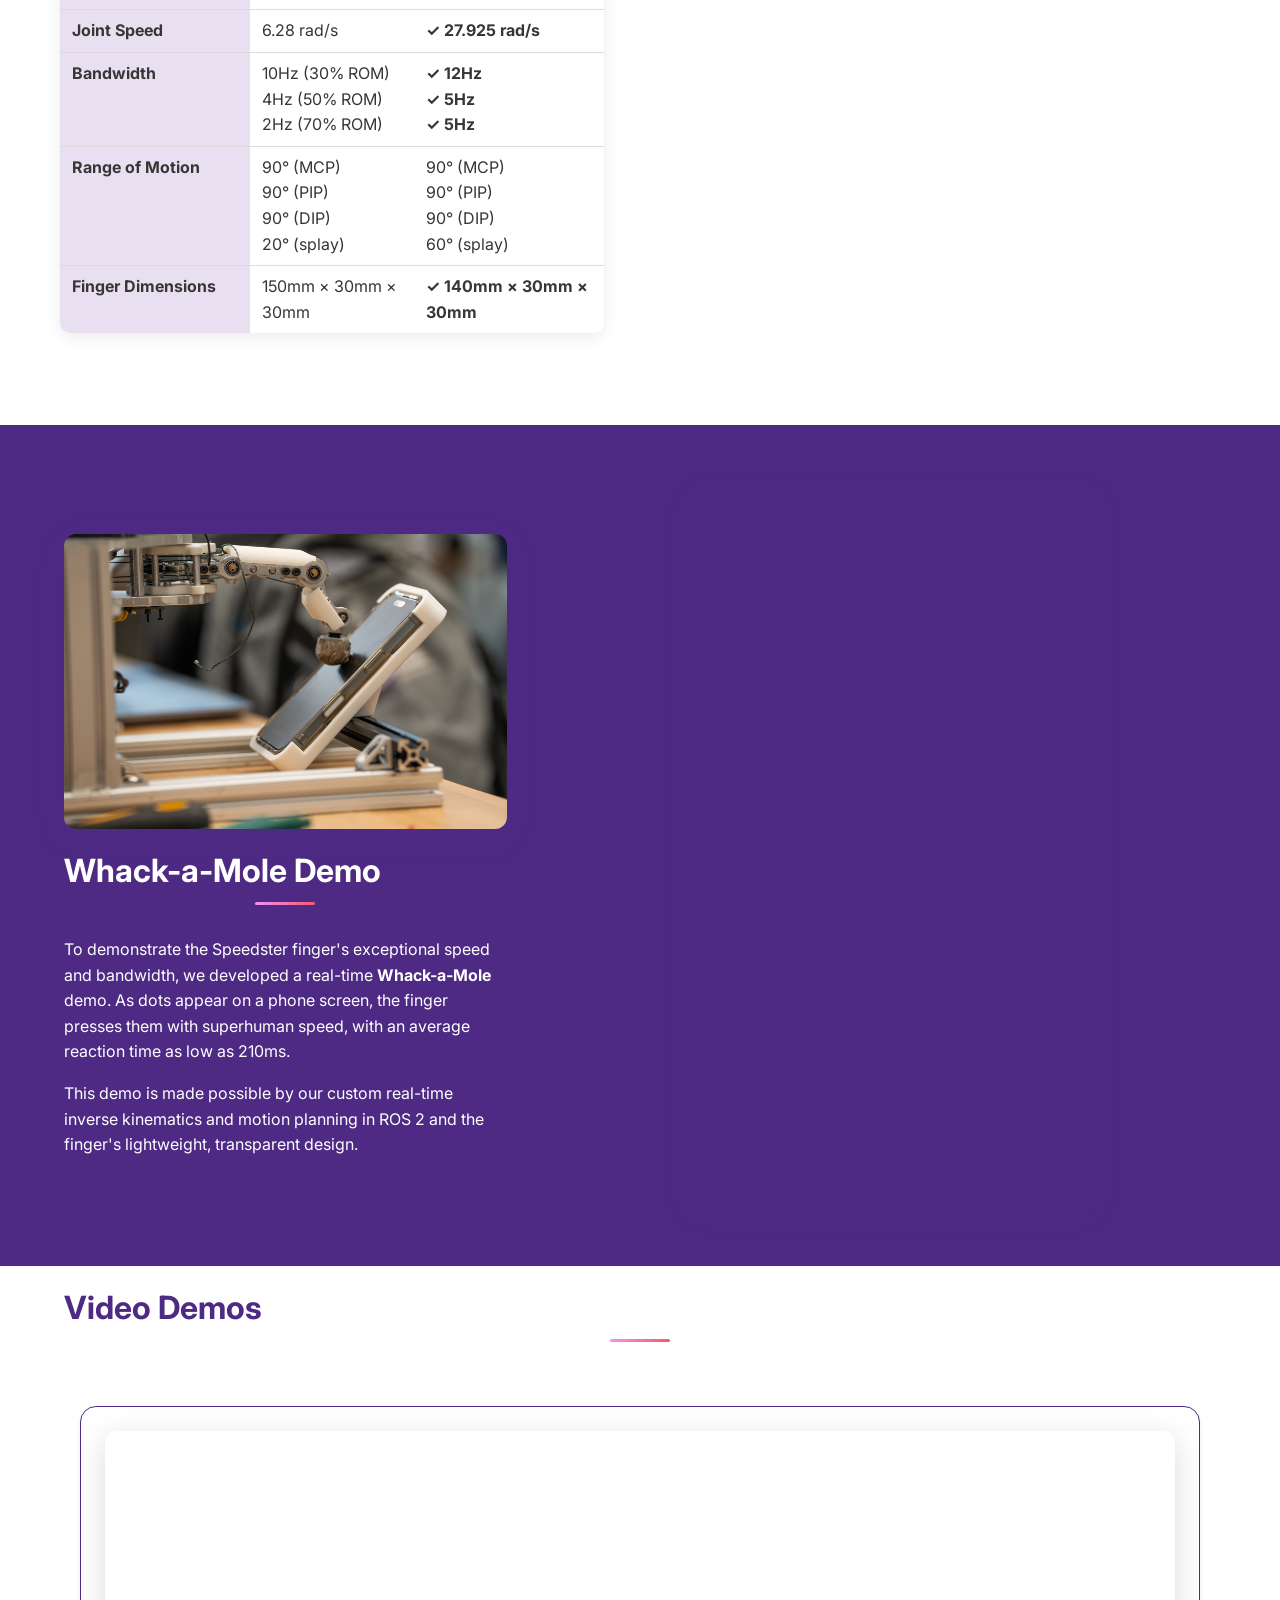
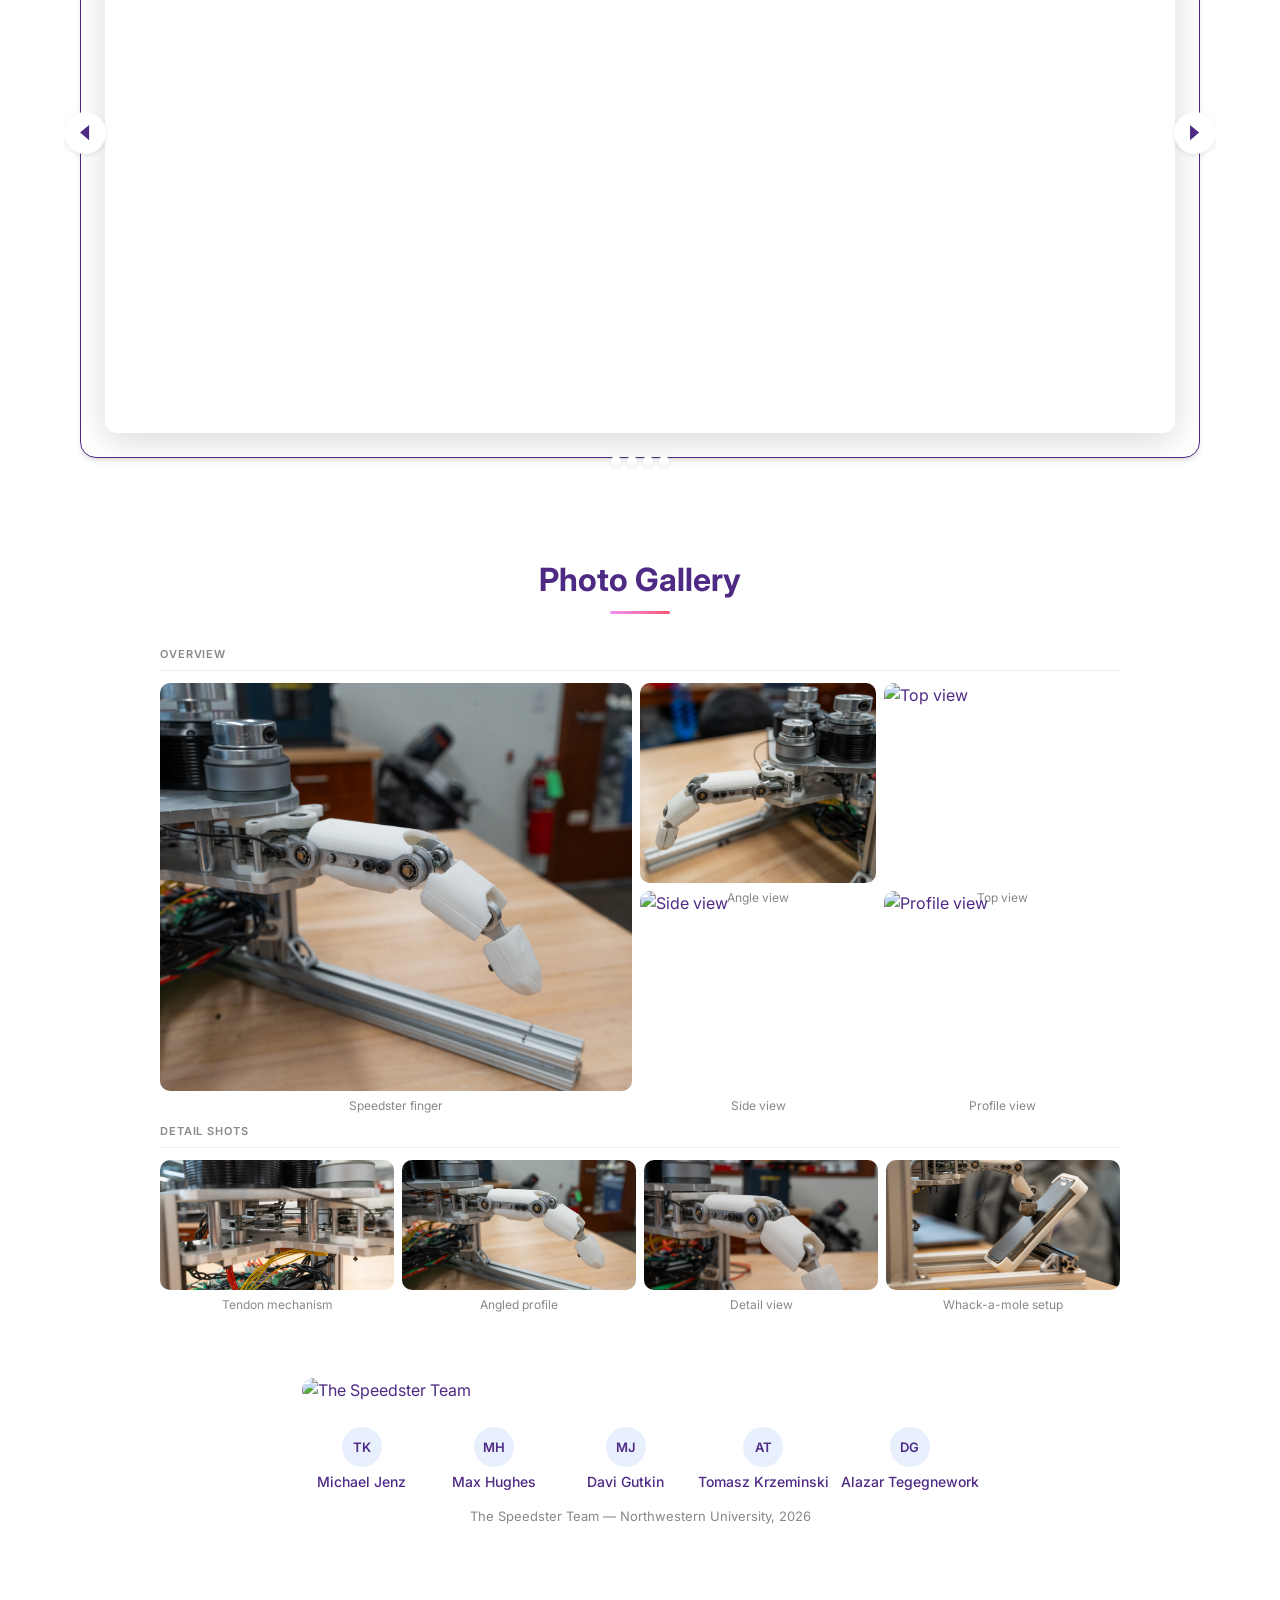
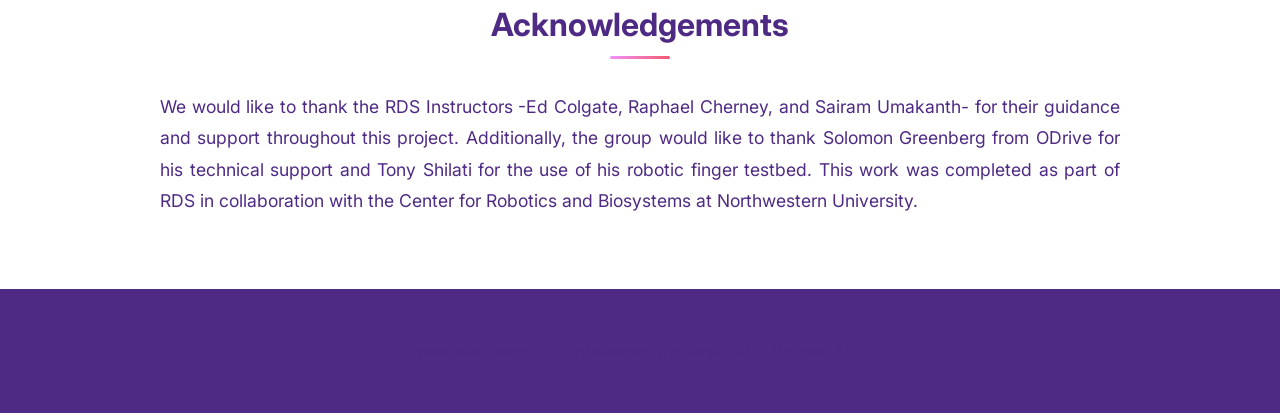
==== commit 7a771a98: "fixed image filepath issue and updated photo gallery" ====
--- a/index.html
+++ b/index.html
@@ -63,8 +63,103 @@
   <script defer src="static/js/bulma-carousel.min.js"></script>
   <script defer src="static/js/bulma-slider.min.js"></script>
   <script defer src="static/js/index.js"></script>
+
+  <style>
+    /* Lightbox */
+    .lb-overlay {
+      display: none;
+      position: fixed;
+      inset: 0;
+      background: rgba(0, 0, 0, 0.85);
+      z-index: 9999;
+      align-items: center;
+      justify-content: center;
+      cursor: zoom-out;
+    }
+    .lb-overlay.open { display: flex; }
+    .lb-img {
+      max-width: 90vw;
+      max-height: 88vh;
+      object-fit: contain;
+      border-radius: 10px;
+    }
+    .lb-caption {
+      position: absolute;
+      bottom: 1.5rem;
+      left: 0;
+      right: 0;
+      text-align: center;
+      color: #fff;
+      font-size: 14px;
+      opacity: 0.8;
+      pointer-events: none;
+    }
+    .lb-close {
+      position: absolute;
+      top: 1rem;
+      right: 1.25rem;
+      color: #fff;
+      font-size: 28px;
+      cursor: pointer;
+      opacity: 0.7;
+      line-height: 1;
+    }
+    .lb-close:hover { opacity: 1; }
+    .lb-nav {
+      position: absolute;
+      top: 50%;
+      transform: translateY(-50%);
+      color: #fff;
+      font-size: 48px;
+      font-weight: 300;
+      opacity: 0.6;
+      cursor: pointer;
+      padding: 0 1rem;
+      user-select: none;
+    }
+    .lb-nav:hover { opacity: 1; }
+    .lb-prev { left: 0; }
+    .lb-next { right: 0; }
+
+    /* Gallery */
+    .gal-img {
+      width: 100%;
+      height: 100%;
+      object-fit: cover;
+      border-radius: 10px;
+      display: block;
+      cursor: zoom-in;
+      transition: opacity 0.15s;
+    }
+    .gal-img:hover { opacity: 0.85; }
+    .gal-caption {
+      font-size: 12px;
+      color: #888;
+      text-align: center;
+      margin-top: 5px;
+    }
+    .gal-section-label {
+      font-size: 11px;
+      font-weight: 600;
+      letter-spacing: 0.08em;
+      text-transform: uppercase;
+      color: #888;
+      border-bottom: 1px solid #eee;
+      padding-bottom: 6px;
+      margin-bottom: 12px;
+    }
+  </style>
 </head>
 <body>
+
+  <!-- Lightbox overlay -->
+  <div class="lb-overlay" id="lb">
+    <span class="lb-close" id="lb-close" aria-label="Close">&times;</span>
+    <span class="lb-nav lb-prev" id="lb-prev" aria-label="Previous">&#8249;</span>
+    <img class="lb-img" id="lb-img" src="" alt="" />
+    <span class="lb-nav lb-next" id="lb-next" aria-label="Next">&#8250;</span>
+    <div class="lb-caption" id="lb-caption"></div>
+  </div>
 
   <main id="main-content">
     <section class="hero">
@@ -253,7 +348,7 @@
     </section>
 
     <!-- Video Demos -->
-     <section class="hero is-small">
+    <section class="hero is-small">
       <div class="hero-body">
         <div class="container">
           <h2 class="title is-3">Video Demos</h2>
@@ -288,7 +383,7 @@
                 </div>
               </div>
 
-              <!-- sinusoids  -->
+              <!-- sinusoids -->
               <div class="item item-video2">
                 <div style="position: relative; aspect-ratio: 16/9; border-radius: 12px; overflow: hidden; box-shadow: 0 8px 32px rgba(0,0,0,0.15);">
                   <iframe
@@ -302,8 +397,7 @@
                 </div>
               </div>
 
-
-              <!-- IK  -->
+              <!-- IK -->
               <div class="item item-video2">
                 <div style="position: relative; aspect-ratio: 16/9; border-radius: 12px; overflow: hidden; box-shadow: 0 8px 32px rgba(0,0,0,0.15);">
                   <iframe
@@ -317,9 +411,6 @@
                 </div>
               </div>
 
-              
-
-
             </div>
           </div>
         </div>
@@ -330,108 +421,94 @@
     <section class="section pb-0">
       <div class="container is-max-desktop">
         <h2 class="title is-3 has-text-centered mb-6">Photo Gallery</h2>
-        <div class="photo-gallery">
-          <div class="gallery-item gallery-featured">
-            <img src="static/images/photos/compressed_main.jpg" alt="Speedster Finger" loading="lazy"/>
-            <div class="gallery-caption">Speedster Finger</div>
-          </div>
-          <div class="gallery-item">
-            <img src="static/images/photos/compressed_tendons.jpg" alt="Tendon Mechanism" loading="lazy"/>
-            <div class="gallery-caption">Tendon Mechanism</div>
-          </div>
-          <div class="gallery-item">
-            <img src="static/images/photos/compressed_angle-1.jpg" alt="Angle View" loading="lazy"/>
-            <div class="gallery-caption">Angle View</div>
-          </div>
-          <div class="gallery-item">
-            <img src="static/images/photos/compressed_side-1.jpg" alt="Side View" loading="lazy"/>
-            <div class="gallery-caption">Side View</div>
-          </div>
-          <div class="gallery-item">
-            <img src="static/images/photos/compressed_angle-2.jpg" alt="Angled Profile" loading="lazy"/>
-            <div class="gallery-caption">Angled Profile</div>
-          </div>
-          <div class="gallery-item">
-            <img src="static/images/photos/compressed_top.jpg" alt="Top View" loading="lazy"/>
-            <div class="gallery-caption">Top View</div>
-          </div>
-          <div class="gallery-item">
-            <img src="static/images/photos/compressed_side-2.jpg" alt="Profile View" loading="lazy"/>
-            <div class="gallery-caption">Profile View</div>
-          </div>
-          <div class="gallery-item">
-            <img src="static/images/photos/compressed_angle-3.jpg" alt="Detail View" loading="lazy"/>
-            <div class="gallery-caption">Detail View</div>
-          </div>
-        </div>
-      </div>
-    </section>
-
-    <!-- Image Carousel -->
+
+        <!-- Overview -->
+        <div class="gal-section-label">Overview</div>
+        <div style="display: grid; grid-template-columns: 2fr 1fr 1fr; grid-template-rows: 200px 200px; gap: 8px; margin-bottom: 2rem;">
+          <div style="grid-row: 1 / 3;">
+            <img class="gal-img" src="static/images/photos/compressed_main.jpg" alt="Speedster finger" data-caption="Speedster finger" loading="lazy" />
+            <div class="gal-caption">Speedster finger</div>
+          </div>
+          <div>
+            <img class="gal-img" style="height: 200px;" src="static/images/photos/compressed_angle-1.jpg" alt="Angle view" data-caption="Angle view" loading="lazy" />
+            <div class="gal-caption">Angle view</div>
+          </div>
+          <div>
+            <img class="gal-img" style="height: 200px;" src="static/images/photos/compressed_top.jpg" alt="Top view" data-caption="Top view" loading="lazy" />
+            <div class="gal-caption">Top view</div>
+          </div>
+          <div>
+            <img class="gal-img" style="height: 200px;" src="static/images/photos/compressed_side-1.jpg" alt="Side view" data-caption="Side view" loading="lazy" />
+            <div class="gal-caption">Side view</div>
+          </div>
+          <div>
+            <img class="gal-img" style="height: 200px;" src="static/images/photos/compressed_side-2.jpg" alt="Profile view" data-caption="Profile view" loading="lazy" />
+            <div class="gal-caption">Profile view</div>
+          </div>
+        </div>
+
+        <!-- Detail Shots -->
+        <div class="gal-section-label">Detail shots</div>
+        <div style="display: grid; grid-template-columns: repeat(4, 1fr); gap: 8px; margin-bottom: 2rem;">
+          <div>
+            <img class="gal-img" style="height: 130px;" src="static/images/photos/compressed_tendons.jpg" alt="Tendon mechanism" data-caption="Tendon mechanism" loading="lazy" />
+            <div class="gal-caption">Tendon mechanism</div>
+          </div>
+          <div>
+            <img class="gal-img" style="height: 130px;" src="static/images/photos/compressed_angle-2.jpg" alt="Angled profile" data-caption="Angled profile" loading="lazy" />
+            <div class="gal-caption">Angled profile</div>
+          </div>
+          <div>
+            <img class="gal-img" style="height: 130px;" src="static/images/photos/compressed_angle-3.jpg" alt="Detail view" data-caption="Detail view" loading="lazy" />
+            <div class="gal-caption">Detail view</div>
+          </div>
+          <div>
+            <img class="gal-img" style="height: 130px;" src="static/images/photos/compressed_whack.jpg" alt="Whack-a-mole setup" data-caption="Whack-a-mole setup" loading="lazy" />
+            <div class="gal-caption">Whack-a-mole setup</div>
+          </div>
+        </div>
+
+      </div>
+    </section>
+
+    <!-- Team Photo -->
     <section class="hero is-small">
-      <div class="hero-body">
-        <div class="container is-max-desktop">
-          <div id="results-carousel" class="carousel results-carousel">
-            <div class="item">
-              <img src="static/images/photos/compressed_angle-1.jpg" alt="Angle View" loading="lazy" style="max-height: 360px; object-fit: cover;"/>
-              <h2 class="subtitle has-text-centered">Angle View</h2>
-            </div>
-            <div class="item">
-              <img src="static/images/photos/compressed_angle-2.jpg" alt="Angled Profile" loading="lazy" style="max-height: 360px; object-fit: cover;"/>
-              <h2 class="subtitle has-text-centered">Angled Profile</h2>
-            </div>
-            <div class="item">
-              <img src="static/images/photos/compressed_angle-3.jpg" alt="Detail View" loading="lazy" style="max-height: 360px; object-fit: cover;"/>
-              <h2 class="subtitle has-text-centered">Detail View</h2>
-            </div>
-            <div class="item">
-              <img src="static/images/photos/compressed_top.jpg" alt="Top View" loading="lazy" style="max-height: 360px; object-fit: cover;"/>
-              <h2 class="subtitle has-text-centered">Top View</h2>
-            </div>
-          </div>
-        </div>
-      </div>
-    </section>
-
-    <!-- Team Photo -->
-   <section class="hero is-small">
-    <div style="max-width: 1200px; margin: 0 auto; padding: 2rem 1.5rem;">
-      <img src="static/images/photos/speedster_team.png" alt="The Speedster Team" loading="lazy"
-        style="width: 100%; border-radius: 12px; display: block;" />
-
-      <div style="margin-top: 1.5rem; display: flex; justify-content: center; flex-wrap: wrap; gap: 12px;">
-
-        <div style="display: flex; flex-direction: column; align-items: center; gap: 4px; min-width: 120px;">
-          <div style="width: 40px; height: 40px; border-radius: 50%; background: #e8f0fd; display: flex; align-items: center; justify-content: center; font-size: 13px; font-weight: 600; color: #4E2A84;">TK</div>
-          <span style="font-size: 14px; font-weight: 500; text-align: center;">Michael Jenz</span>
-        </div>
-
-        <div style="display: flex; flex-direction: column; align-items: center; gap: 4px; min-width: 120px;">
-          <div style="width: 40px; height: 40px; border-radius: 50%; background: #e8f0fd; display: flex; align-items: center; justify-content: center; font-size: 13px; font-weight: 600; color: #4E2A84;">MH</div>
-          <span style="font-size: 14px; font-weight: 500; text-align: center;">Max Hughes</span>
-        </div>
-
-        <div style="display: flex; flex-direction: column; align-items: center; gap: 4px; min-width: 120px;">
-          <div style="width: 40px; height: 40px; border-radius: 50%; background: #e8f0fd; display: flex; align-items: center; justify-content: center; font-size: 13px; font-weight: 600; color: #4E2A84;">MJ</div>
-          <span style="font-size: 14px; font-weight: 500; text-align: center;">Davi Gutkin</span>
-        </div>
-
-        <div style="display: flex; flex-direction: column; align-items: center; gap: 4px; min-width: 120px;">
-          <div style="width: 40px; height: 40px; border-radius: 50%; background: #e8f0fd; display: flex; align-items: center; justify-content: center; font-size: 13px; font-weight: 600; color: #4E2A84;">AT</div>
-          <span style="font-size: 14px; font-weight: 500; text-align: center;">Tomasz Krzeminski</span>
-        </div>
-
-        <div style="display: flex; flex-direction: column; align-items: center; gap: 4px; min-width: 120px;">
-          <div style="width: 40px; height: 40px; border-radius: 50%; background: #e8f0fd; display: flex; align-items: center; justify-content: center; font-size: 13px; font-weight: 600; color: #4E2A84;">DG</div>
-          <span style="font-size: 14px; font-weight: 500; text-align: center;">Alazar Tegegnework</span>
-        </div>
-
-      </div>
-
-      <p style="text-align: center; margin-top: 0.75rem; font-size: 13px; color: #888;">The Speedster Team — Northwestern University, 2026</p>
-    </div>
-  </section>
-
+      <div style="max-width: 1200px; margin: 0 auto; padding: 2rem 1.5rem;">
+        <img src="static/images/speedster_team.png" alt="The Speedster Team" loading="lazy"
+          style="width: 100%; border-radius: 12px; display: block;" />
+
+        <div style="margin-top: 1.5rem; display: flex; justify-content: center; flex-wrap: wrap; gap: 12px;">
+
+          <div style="display: flex; flex-direction: column; align-items: center; gap: 4px; min-width: 120px;">
+            <div style="width: 40px; height: 40px; border-radius: 50%; background: #e8f0fd; display: flex; align-items: center; justify-content: center; font-size: 13px; font-weight: 600; color: #4E2A84;">TK</div>
+            <span style="font-size: 14px; font-weight: 500; text-align: center;">Michael Jenz</span>
+          </div>
+
+          <div style="display: flex; flex-direction: column; align-items: center; gap: 4px; min-width: 120px;">
+            <div style="width: 40px; height: 40px; border-radius: 50%; background: #e8f0fd; display: flex; align-items: center; justify-content: center; font-size: 13px; font-weight: 600; color: #4E2A84;">MH</div>
+            <span style="font-size: 14px; font-weight: 500; text-align: center;">Max Hughes</span>
+          </div>
+
+          <div style="display: flex; flex-direction: column; align-items: center; gap: 4px; min-width: 120px;">
+            <div style="width: 40px; height: 40px; border-radius: 50%; background: #e8f0fd; display: flex; align-items: center; justify-content: center; font-size: 13px; font-weight: 600; color: #4E2A84;">MJ</div>
+            <span style="font-size: 14px; font-weight: 500; text-align: center;">Davi Gutkin</span>
+          </div>
+
+          <div style="display: flex; flex-direction: column; align-items: center; gap: 4px; min-width: 120px;">
+            <div style="width: 40px; height: 40px; border-radius: 50%; background: #e8f0fd; display: flex; align-items: center; justify-content: center; font-size: 13px; font-weight: 600; color: #4E2A84;">AT</div>
+            <span style="font-size: 14px; font-weight: 500; text-align: center;">Tomasz Krzeminski</span>
+          </div>
+
+          <div style="display: flex; flex-direction: column; align-items: center; gap: 4px; min-width: 120px;">
+            <div style="width: 40px; height: 40px; border-radius: 50%; background: #e8f0fd; display: flex; align-items: center; justify-content: center; font-size: 13px; font-weight: 600; color: #4E2A84;">DG</div>
+            <span style="font-size: 14px; font-weight: 500; text-align: center;">Alazar Tegegnework</span>
+          </div>
+
+        </div>
+
+        <p style="text-align: center; margin-top: 0.75rem; font-size: 13px; color: #888;">The Speedster Team — Northwestern University, 2026</p>
+      </div>
+    </section>
 
     <!-- Acknowledgements -->
     <section class="section">
@@ -458,5 +535,41 @@
     </footer>
 
   </main>
+
+  <script>
+    const galImgs = Array.from(document.querySelectorAll('.gal-img'));
+    const lb = document.getElementById('lb');
+    const lbImg = document.getElementById('lb-img');
+    const lbCap = document.getElementById('lb-caption');
+    let current = 0;
+
+    function openLb(idx) {
+      current = idx;
+      lbImg.src = galImgs[idx].src;
+      lbImg.alt = galImgs[idx].alt;
+      lbCap.textContent = galImgs[idx].dataset.caption || '';
+      lb.classList.add('open');
+    }
+    function closeLb() { lb.classList.remove('open'); }
+    function navLb(dir) {
+      current = (current + dir + galImgs.length) % galImgs.length;
+      lbImg.src = galImgs[current].src;
+      lbImg.alt = galImgs[current].alt;
+      lbCap.textContent = galImgs[current].dataset.caption || '';
+    }
+
+    galImgs.forEach((img, i) => img.addEventListener('click', () => openLb(i)));
+    document.getElementById('lb-close').addEventListener('click', e => { e.stopPropagation(); closeLb(); });
+    document.getElementById('lb-prev').addEventListener('click', e => { e.stopPropagation(); navLb(-1); });
+    document.getElementById('lb-next').addEventListener('click', e => { e.stopPropagation(); navLb(1); });
+    lb.addEventListener('click', closeLb);
+    document.addEventListener('keydown', e => {
+      if (!lb.classList.contains('open')) return;
+      if (e.key === 'Escape') closeLb();
+      if (e.key === 'ArrowLeft') navLb(-1);
+      if (e.key === 'ArrowRight') navLb(1);
+    });
+  </script>
+
 </body>
-</html>
+</html>
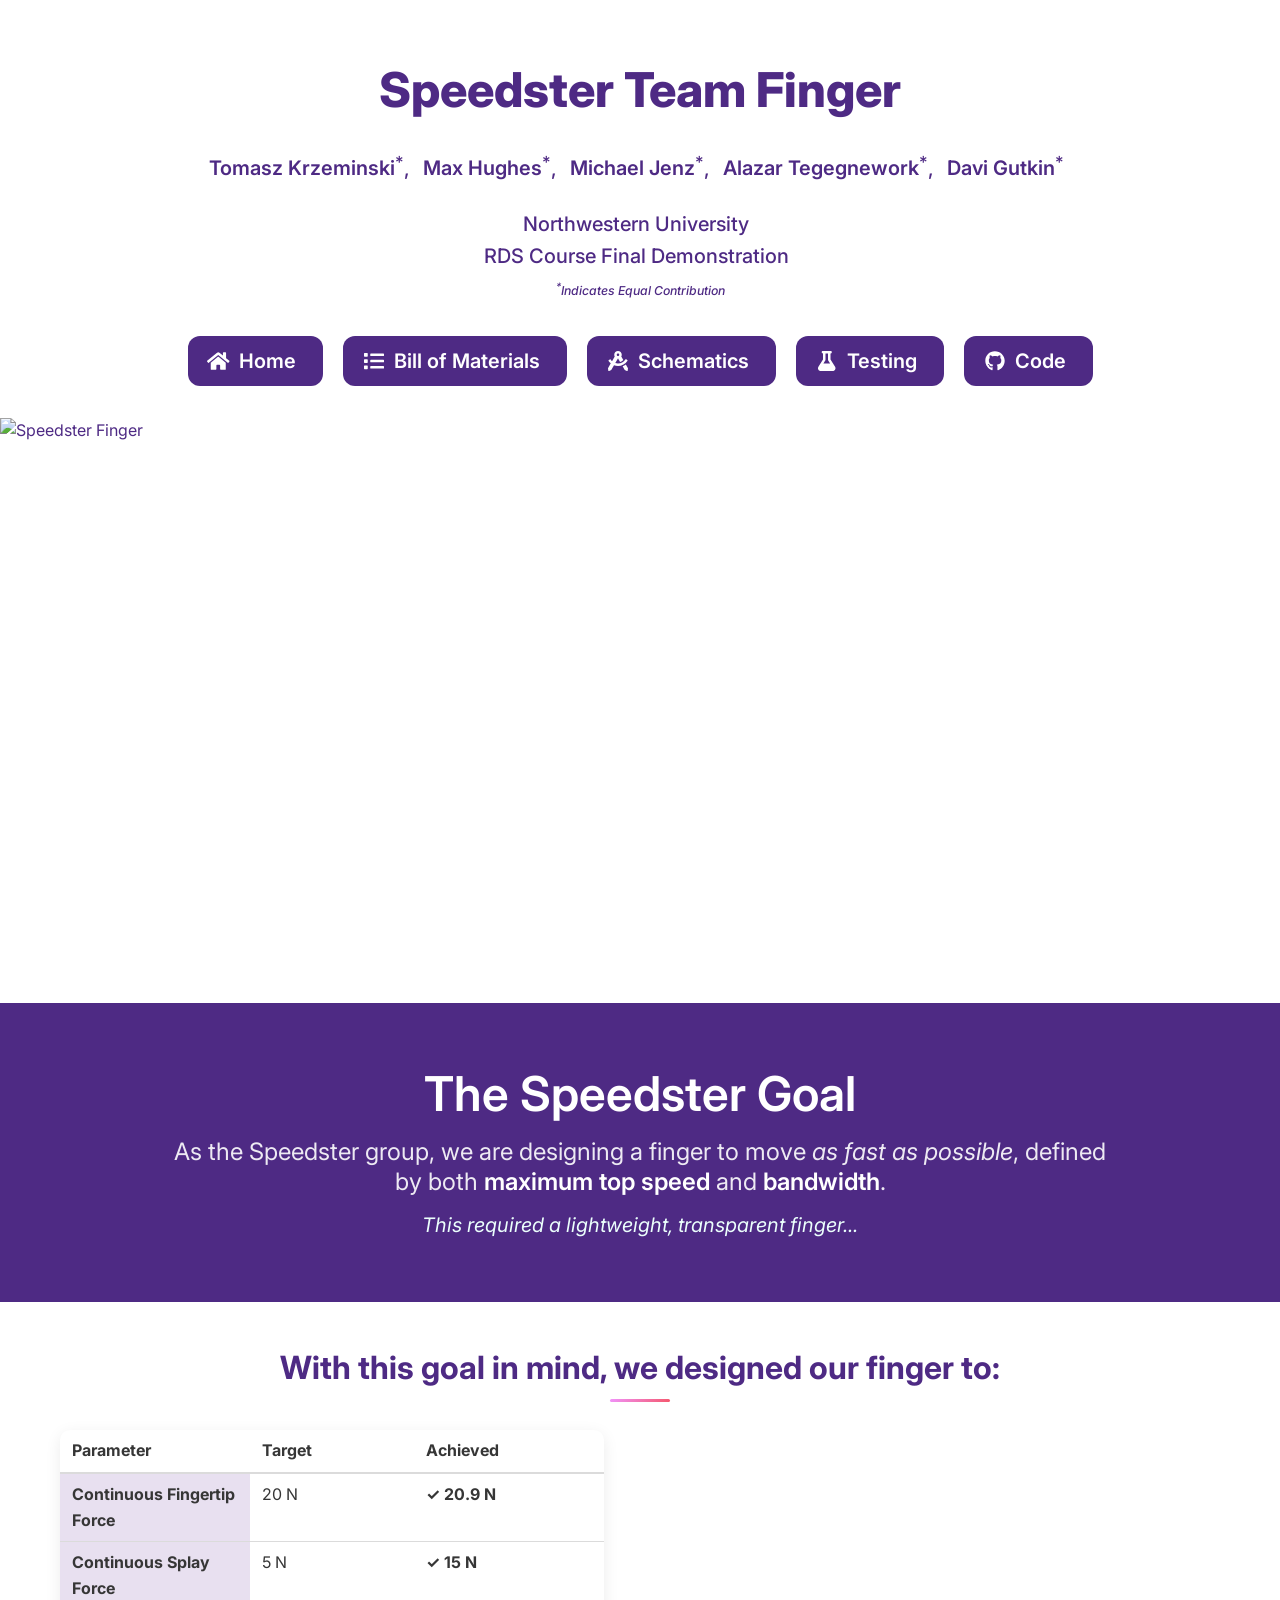
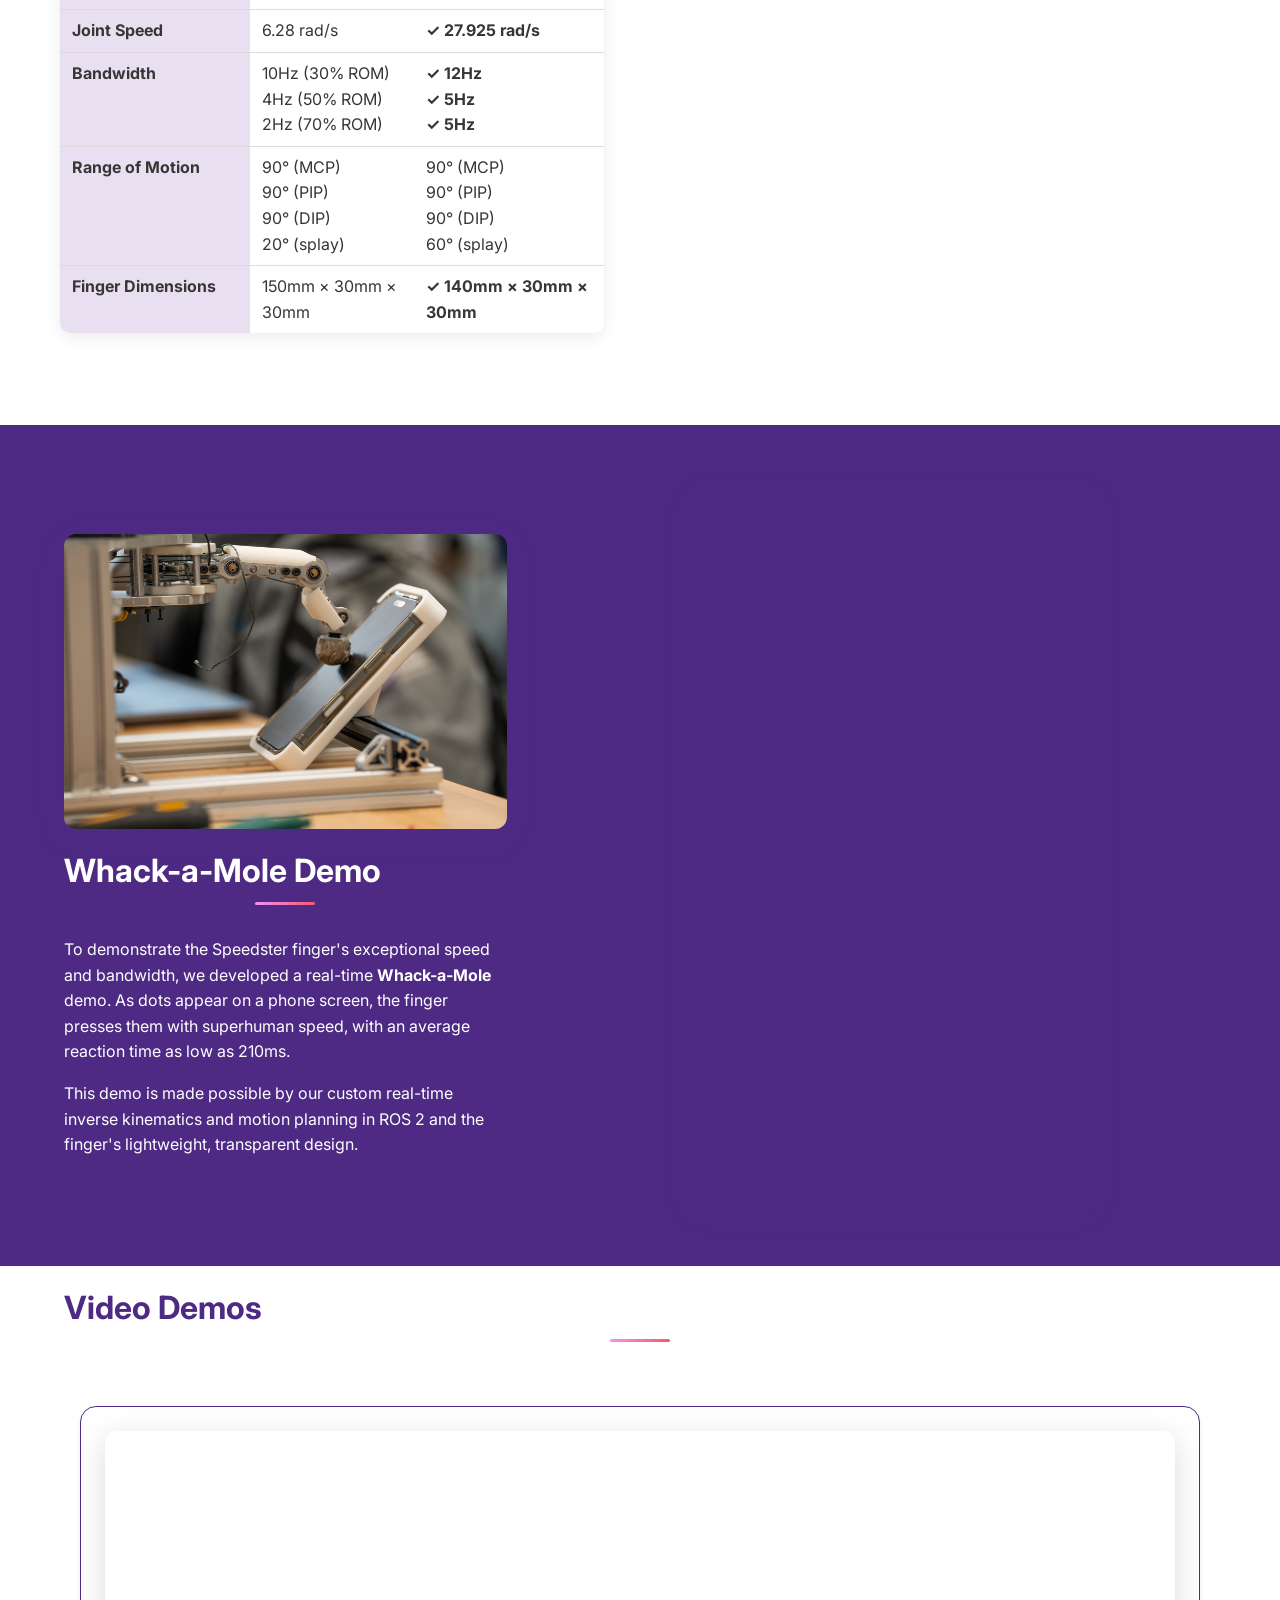
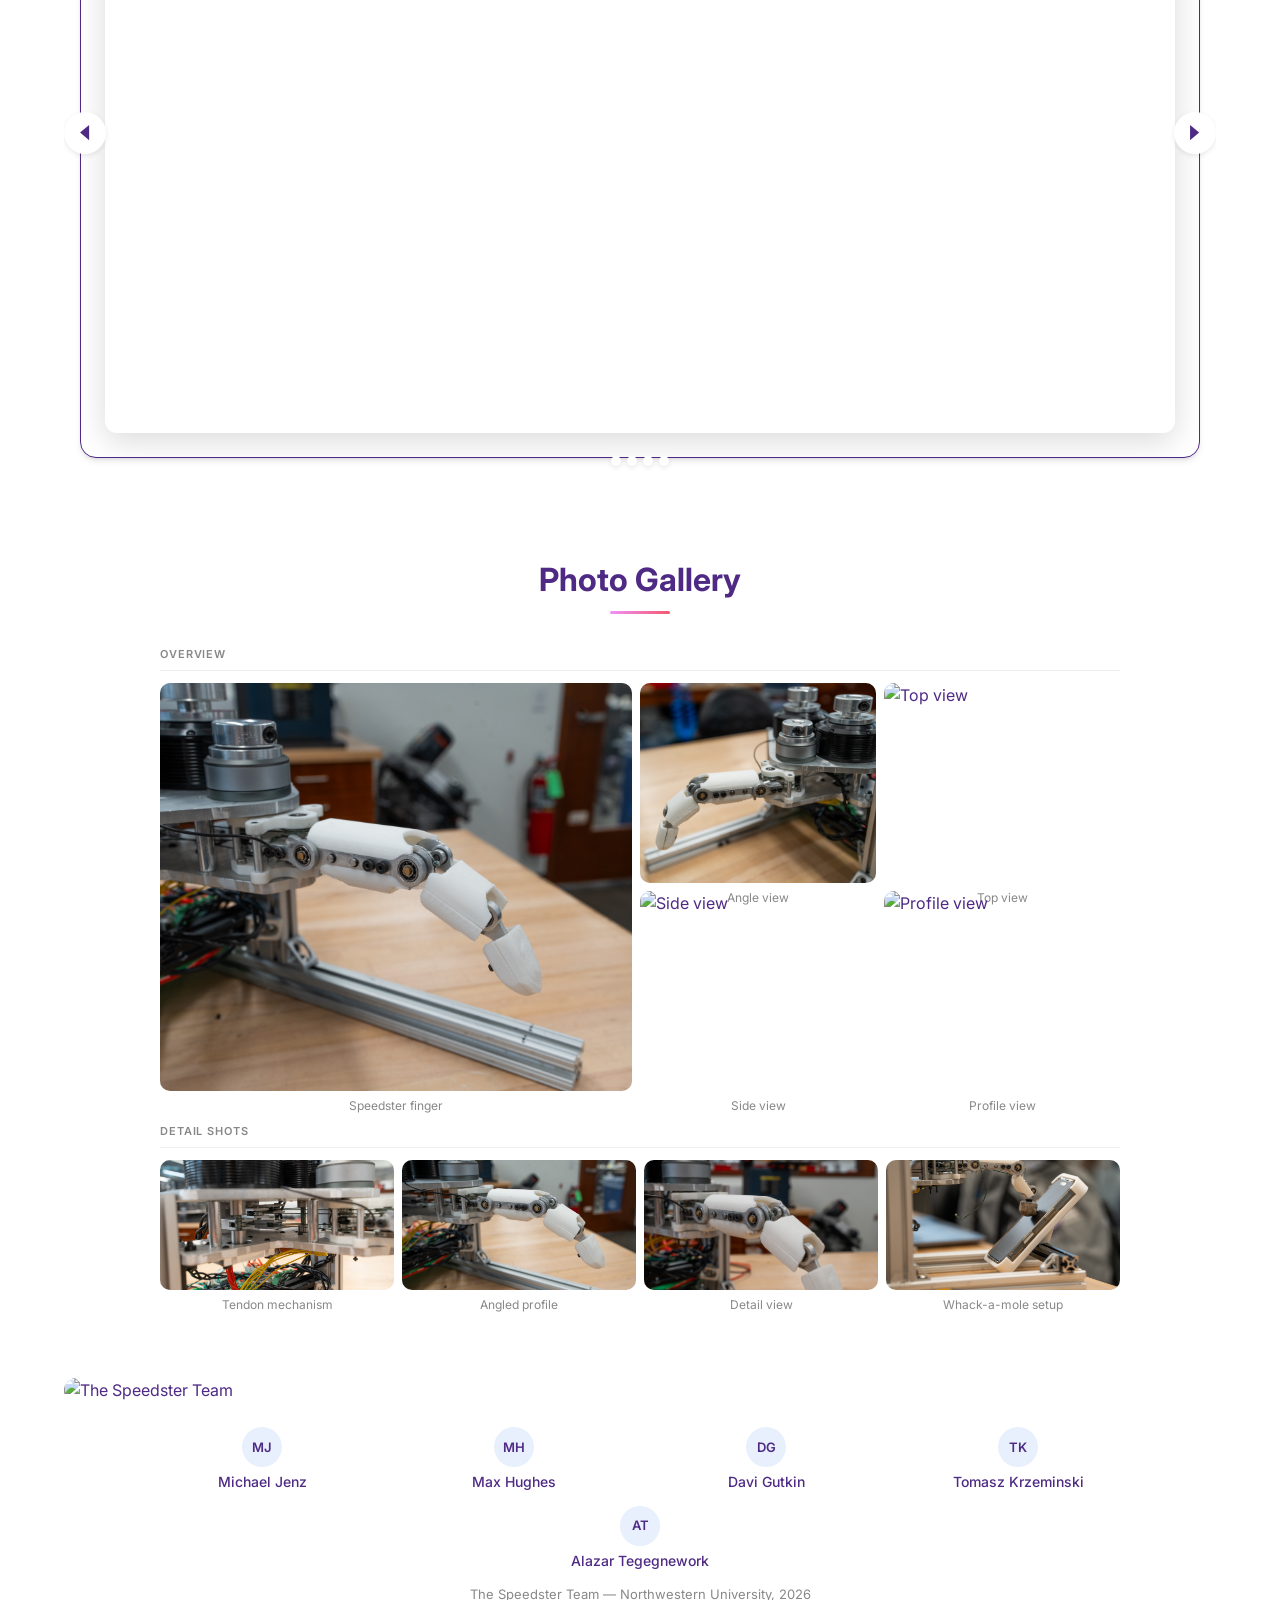
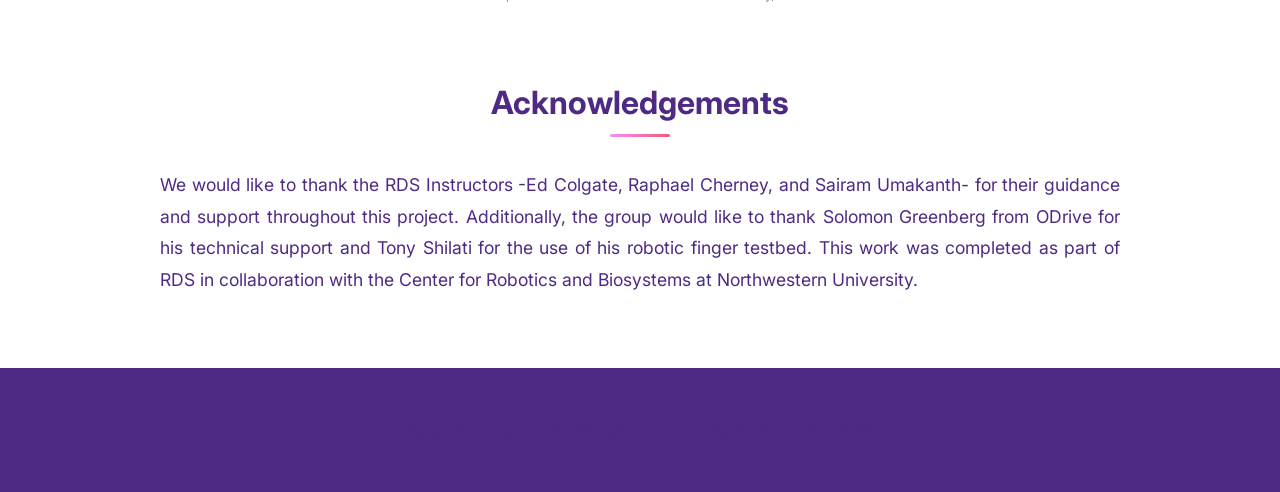
==== commit ff6d7fb1: "fixed a mistake on the main home page and improved the schematics page" ====
--- a/index.html
+++ b/index.html
@@ -479,28 +479,28 @@
 
         <div style="margin-top: 1.5rem; display: flex; justify-content: center; flex-wrap: wrap; gap: 12px;">
 
-          <div style="display: flex; flex-direction: column; align-items: center; gap: 4px; min-width: 120px;">
-            <div style="width: 40px; height: 40px; border-radius: 50%; background: #e8f0fd; display: flex; align-items: center; justify-content: center; font-size: 13px; font-weight: 600; color: #4E2A84;">TK</div>
+          <div style="display: flex; flex-direction: column; align-items: center; gap: 4px; min-width: 240px;">
+            <div style="width: 40px; height: 40px; border-radius: 50%; background: #e8f0fd; display: flex; align-items: center; justify-content: center; font-size: 13px; font-weight: 600; color: #4E2A84;">MJ</div>
             <span style="font-size: 14px; font-weight: 500; text-align: center;">Michael Jenz</span>
           </div>
 
-          <div style="display: flex; flex-direction: column; align-items: center; gap: 4px; min-width: 120px;">
+          <div style="display: flex; flex-direction: column; align-items: center; gap: 4px; min-width: 240px;">
             <div style="width: 40px; height: 40px; border-radius: 50%; background: #e8f0fd; display: flex; align-items: center; justify-content: center; font-size: 13px; font-weight: 600; color: #4E2A84;">MH</div>
             <span style="font-size: 14px; font-weight: 500; text-align: center;">Max Hughes</span>
           </div>
 
-          <div style="display: flex; flex-direction: column; align-items: center; gap: 4px; min-width: 120px;">
-            <div style="width: 40px; height: 40px; border-radius: 50%; background: #e8f0fd; display: flex; align-items: center; justify-content: center; font-size: 13px; font-weight: 600; color: #4E2A84;">MJ</div>
+          <div style="display: flex; flex-direction: column; align-items: center; gap: 4px; min-width: 240px;">
+            <div style="width: 40px; height: 40px; border-radius: 50%; background: #e8f0fd; display: flex; align-items: center; justify-content: center; font-size: 13px; font-weight: 600; color: #4E2A84;">DG</div>
             <span style="font-size: 14px; font-weight: 500; text-align: center;">Davi Gutkin</span>
           </div>
 
-          <div style="display: flex; flex-direction: column; align-items: center; gap: 4px; min-width: 120px;">
+          <div style="display: flex; flex-direction: column; align-items: center; gap: 4px; min-width: 240px;">
+            <div style="width: 40px; height: 40px; border-radius: 50%; background: #e8f0fd; display: flex; align-items: center; justify-content: center; font-size: 13px; font-weight: 600; color: #4E2A84;">TK</div>
+            <span style="font-size: 14px; font-weight: 500; text-align: center;">Tomasz Krzeminski</span>
+          </div>
+
+          <div style="display: flex; flex-direction: column; align-items: center; gap: 4px; min-width: 240px;">
             <div style="width: 40px; height: 40px; border-radius: 50%; background: #e8f0fd; display: flex; align-items: center; justify-content: center; font-size: 13px; font-weight: 600; color: #4E2A84;">AT</div>
-            <span style="font-size: 14px; font-weight: 500; text-align: center;">Tomasz Krzeminski</span>
-          </div>
-
-          <div style="display: flex; flex-direction: column; align-items: center; gap: 4px; min-width: 120px;">
-            <div style="width: 40px; height: 40px; border-radius: 50%; background: #e8f0fd; display: flex; align-items: center; justify-content: center; font-size: 13px; font-weight: 600; color: #4E2A84;">DG</div>
             <span style="font-size: 14px; font-weight: 500; text-align: center;">Alazar Tegegnework</span>
           </div>
 
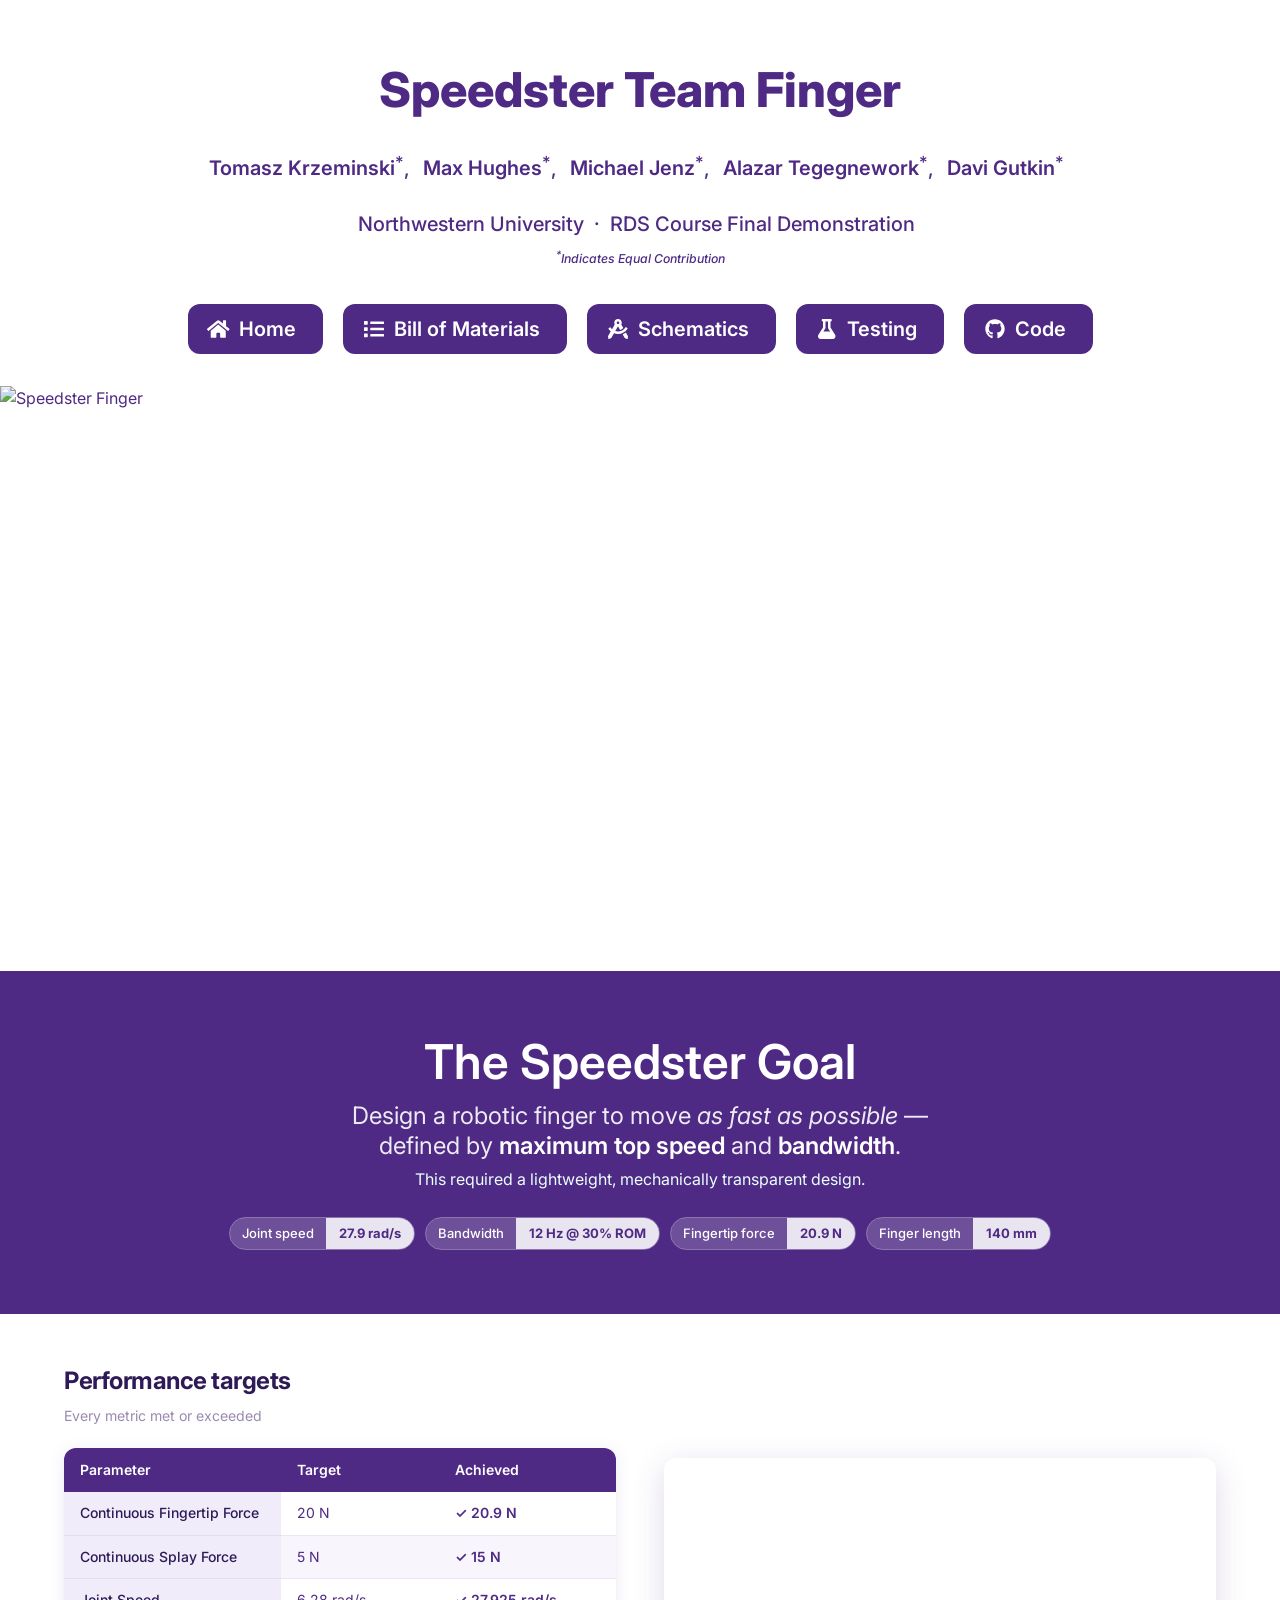
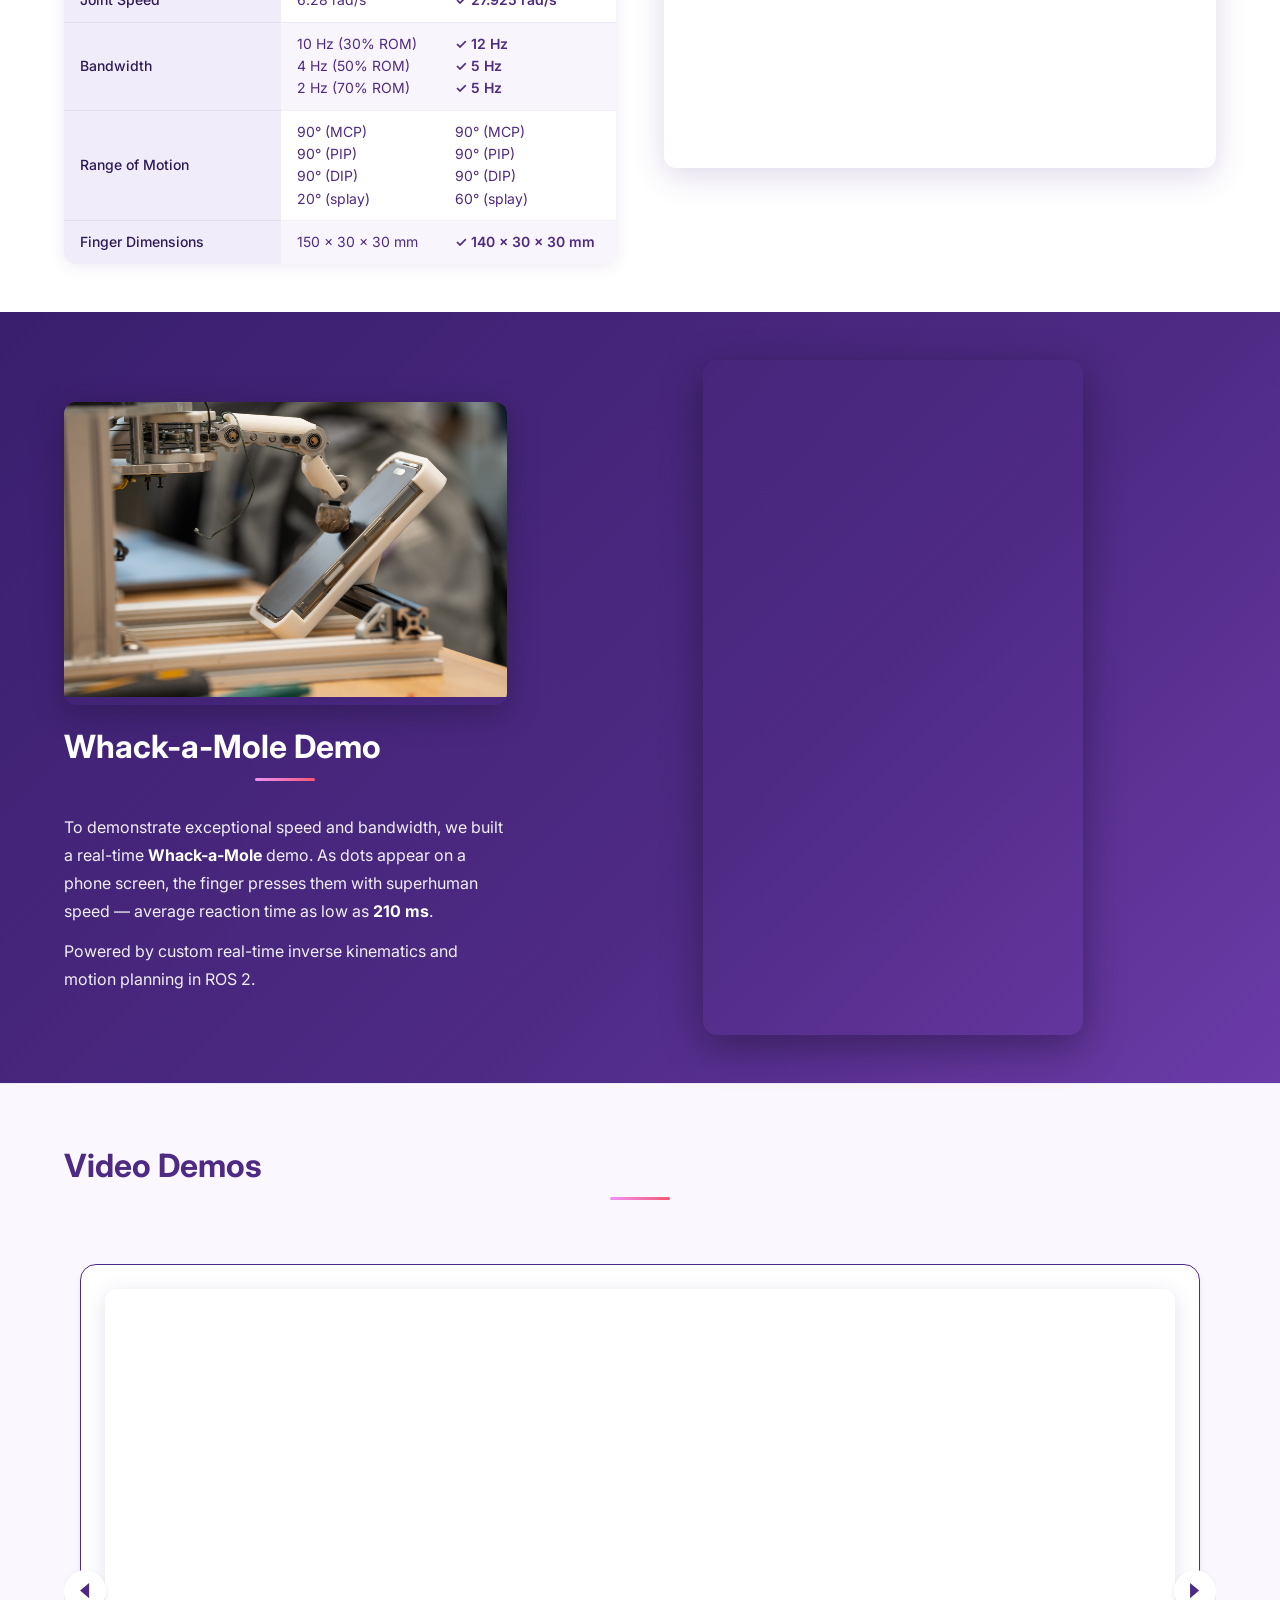
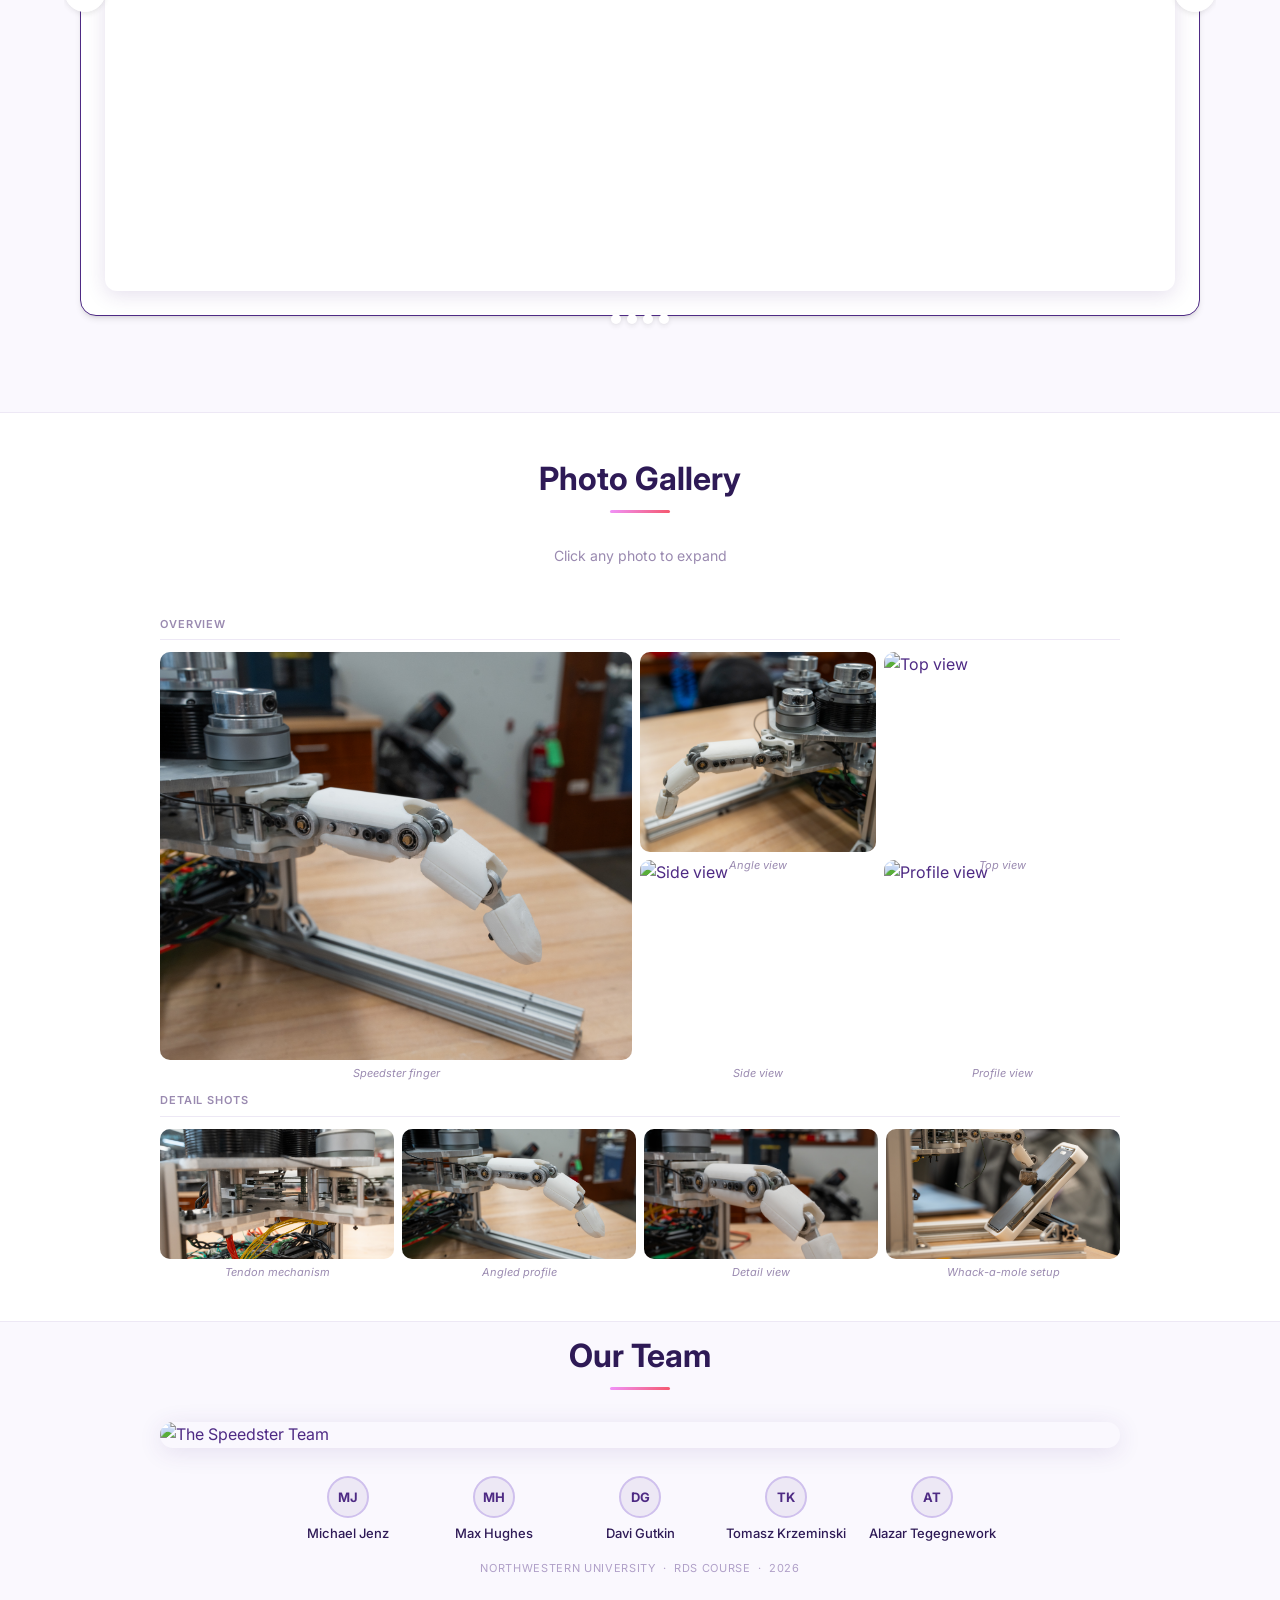
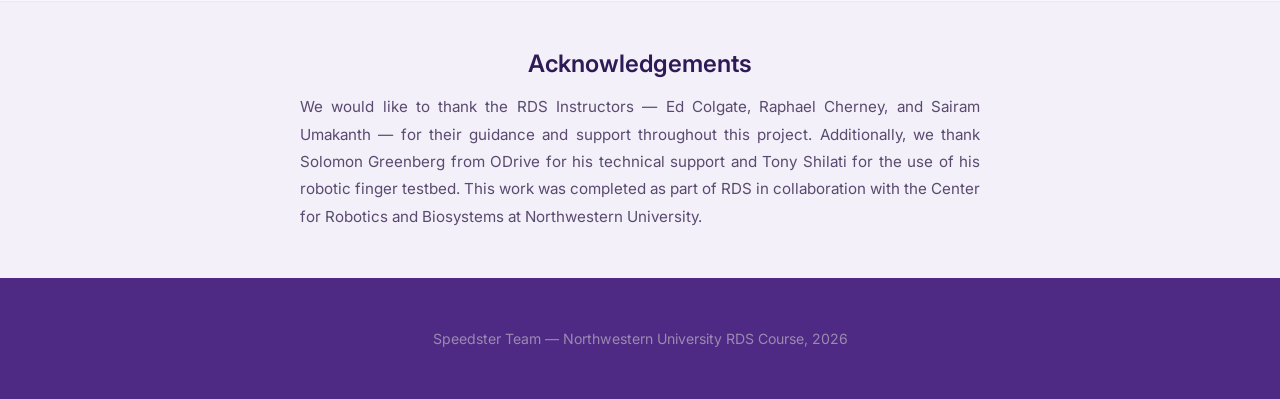
==== commit 7676e0fd: "cleaned up the main page a little bit" ====
--- a/index.html
+++ b/index.html
@@ -36,7 +36,7 @@
   <link rel="preconnect" href="https://ajax.googleapis.com">
   <link rel="preconnect" href="https://cdn.jsdelivr.net">
 
-  <title>Speedster Team Finger - Tomasz Krzeminski, Max Hughes, Michael A. Jenz, Alazar Tegegnework, Davi Gutkin</title>
+  <title>Speedster Team Finger — Northwestern University RDS 2026</title>
 
   <link rel="icon" type="image/x-icon" href="static/images/Speedster Finger.jpg">
   <link rel="apple-touch-icon" href="static/images/Speedster Finger.jpg">
@@ -65,94 +65,100 @@
   <script defer src="static/js/index.js"></script>
 
   <style>
-    /* Lightbox */
+    /* ── Lightbox ── */
     .lb-overlay {
       display: none;
       position: fixed;
       inset: 0;
-      background: rgba(0, 0, 0, 0.85);
+      background: rgba(0,0,0,0.88);
       z-index: 9999;
       align-items: center;
       justify-content: center;
       cursor: zoom-out;
     }
     .lb-overlay.open { display: flex; }
-    .lb-img {
-      max-width: 90vw;
-      max-height: 88vh;
-      object-fit: contain;
-      border-radius: 10px;
-    }
+    .lb-img { max-width: 90vw; max-height: 88vh; object-fit: contain; border-radius: 10px; }
     .lb-caption {
       position: absolute;
-      bottom: 1.5rem;
-      left: 0;
-      right: 0;
-      text-align: center;
-      color: #fff;
-      font-size: 14px;
-      opacity: 0.8;
-      pointer-events: none;
+      bottom: 1.5rem; left: 0; right: 0;
+      text-align: center; color: #fff; font-size: 13px; opacity: 0.75; pointer-events: none;
     }
     .lb-close {
-      position: absolute;
-      top: 1rem;
-      right: 1.25rem;
-      color: #fff;
-      font-size: 28px;
-      cursor: pointer;
-      opacity: 0.7;
-      line-height: 1;
+      position: absolute; top: 1rem; right: 1.25rem;
+      color: #fff; font-size: 28px; cursor: pointer; opacity: 0.7; line-height: 1;
     }
     .lb-close:hover { opacity: 1; }
     .lb-nav {
-      position: absolute;
-      top: 50%;
-      transform: translateY(-50%);
-      color: #fff;
-      font-size: 48px;
-      font-weight: 300;
-      opacity: 0.6;
-      cursor: pointer;
-      padding: 0 1rem;
-      user-select: none;
+      position: absolute; top: 50%; transform: translateY(-50%);
+      color: #fff; font-size: 52px; font-weight: 200; opacity: 0.55;
+      cursor: pointer; padding: 0 1rem; user-select: none;
     }
     .lb-nav:hover { opacity: 1; }
     .lb-prev { left: 0; }
     .lb-next { right: 0; }
 
-    /* Gallery */
+    /* ── Gallery ── */
     .gal-img {
-      width: 100%;
-      height: 100%;
-      object-fit: cover;
-      border-radius: 10px;
-      display: block;
-      cursor: zoom-in;
-      transition: opacity 0.15s;
+      width: 100%; height: 100%; object-fit: cover; border-radius: 10px;
+      display: block; cursor: zoom-in; transition: opacity 0.15s;
     }
     .gal-img:hover { opacity: 0.85; }
-    .gal-caption {
-      font-size: 12px;
-      color: #888;
-      text-align: center;
-      margin-top: 5px;
-    }
+    .gal-caption { font-size: 11px; color: #9a8ab0; text-align: center; margin-top: 5px; font-style: italic; }
     .gal-section-label {
-      font-size: 11px;
-      font-weight: 600;
-      letter-spacing: 0.08em;
-      text-transform: uppercase;
-      color: #888;
-      border-bottom: 1px solid #eee;
-      padding-bottom: 6px;
-      margin-bottom: 12px;
-    }
+      font-size: 11px; font-weight: 600; letter-spacing: 0.08em; text-transform: uppercase;
+      color: #9a8ab0; border-bottom: 1px solid #ede8f5; padding-bottom: 6px; margin-bottom: 12px;
+    }
+
+    /* ── Specs table ── */
+    .specs-table-wrap { border-radius: 12px; overflow: hidden; box-shadow: 0 2px 16px rgba(78,42,132,0.10); }
+    .specs-table { width: 100%; border-collapse: collapse; font-size: 14px; }
+    .specs-table thead th {
+      background: #4E2A84; color: #fff; padding: 11px 16px; font-weight: 600; border: none;
+    }
+    .specs-table tbody td {
+      padding: 10px 16px; border: none;
+      border-bottom: 1px solid rgba(78,42,132,0.07); vertical-align: middle;
+    }
+    .specs-table tbody tr:last-child td { border-bottom: none; }
+    .specs-table tbody tr:nth-child(even) td { background: #f8f5fd; }
+    .specs-table tbody tr:hover td { background: #ede8f8; }
+    .specs-table .param-cell { background: #f0ecfa !important; font-weight: 500; color: #2e1a56; }
+    .specs-table tbody tr:hover .param-cell { background: #e3daf5 !important; }
+    .specs-table .achieved { color: #4E2A84; font-weight: 600; }
+
+    /* ── Stat pills on goal banner ── */
+    .stat-pills { display: flex; flex-wrap: wrap; justify-content: center; gap: 10px; margin-top: 1.75rem; }
+    .stat-pill {
+      display: inline-flex; align-items: center; border-radius: 999px; overflow: hidden;
+      font-size: 13px; font-weight: 500; border: 1px solid rgba(255,255,255,0.35);
+    }
+    .stat-pill .sp-label { background: rgba(255,255,255,0.18); color: #fff; padding: 5px 12px; }
+    .stat-pill .sp-value { background: rgba(255,255,255,0.88); color: #4E2A84; padding: 5px 13px; font-weight: 700; }
+
+    /* ── Demo section ── */
+    .demo-section { background: linear-gradient(135deg, #3a1f6e 0%, #4E2A84 60%, #6b3ba8 100%); }
+
+    /* ── Video demos ── */
+    .video-section { background: #faf8fe; border-top: 1px solid #ede8f5; border-bottom: 1px solid #ede8f5; }
+
+    /* ── Team ── */
+    .team-member { display: flex; flex-direction: column; align-items: center; gap: 5px; min-width: 130px; }
+    .team-avatar {
+      width: 42px; height: 42px; border-radius: 50%;
+      background: #ede8f5; border: 2px solid #cfc0ed;
+      display: flex; align-items: center; justify-content: center;
+      font-size: 13px; font-weight: 700; color: #4E2A84;
+    }
+    .team-name { font-size: 13px; font-weight: 500; text-align: center; color: #2e1a56; }
+
+    /* ── Section title pattern ── */
+    .home-section-title { font-size: 1.5rem; font-weight: 700; color: #2e1a56; letter-spacing: -0.02em; margin-bottom: 0.3rem; }
+    .home-section-sub { font-size: 0.88rem; color: #9a8ab0; margin-bottom: 1.25rem; }
   </style>
 </head>
 <body>
 
-  <!-- Lightbox overlay -->
+  <!-- Lightbox -->
   <div class="lb-overlay" id="lb">
     <span class="lb-close" id="lb-close" aria-label="Close">&times;</span>
     <span class="lb-nav lb-prev" id="lb-prev" aria-label="Previous">&#8249;</span>
@@ -162,6 +168,8 @@
   </div>
 
   <main id="main-content">
+
+    <!-- HEADER -->
     <section class="hero">
       <div class="hero-body pb-0">
         <div class="container is-max-desktop">
@@ -169,21 +177,14 @@
             <div class="column has-text-centered">
               <h1 class="title is-1 publication-title">Speedster Team Finger</h1>
               <div class="is-size-5 publication-authors">
-                <span class="author-block">
-                  <a href="https://www.linkedin.com/in/tomaszkrzeminski" target="_blank">Tomasz Krzeminski</a><sup>*</sup>,</span>
-                <span class="author-block">
-                  <a href="https://www.linkedin.com/in/max-hughes-4a7096242/" target="_blank">Max Hughes</a><sup>*</sup>,</span>
-                <span class="author-block">
-                  <a href="https://www.linkedin.com/in/michael-jenz-aa5526251/" target="_blank">Michael Jenz</a><sup>*</sup>,</span>
-                <span class="author-block">
-                  <a href="https://www.linkedin.com/in/alazar-tegegnework/" target="_blank">Alazar Tegegnework</a><sup>*</sup>,</span>
-                <span class="author-block">
-                  <a href="https://www.linkedin.com/in/davigutkin" target="_blank">Davi Gutkin</a><sup>*</sup>
-                </span>
-              </div>
-
+                <span class="author-block"><a href="https://www.linkedin.com/in/tomaszkrzeminski" target="_blank">Tomasz Krzeminski</a><sup>*</sup>,</span>
+                <span class="author-block"><a href="https://www.linkedin.com/in/max-hughes-4a7096242/" target="_blank">Max Hughes</a><sup>*</sup>,</span>
+                <span class="author-block"><a href="https://www.linkedin.com/in/michael-jenz-aa5526251/" target="_blank">Michael Jenz</a><sup>*</sup>,</span>
+                <span class="author-block"><a href="https://www.linkedin.com/in/alazar-tegegnework/" target="_blank">Alazar Tegegnework</a><sup>*</sup>,</span>
+                <span class="author-block"><a href="https://www.linkedin.com/in/davigutkin" target="_blank">Davi Gutkin</a><sup>*</sup></span>
+              </div>
               <div class="is-size-5 publication-authors">
-                <span class="author-block">Northwestern University<br>RDS Course Final Demonstration</span>
+                <span class="author-block">Northwestern University &nbsp;&middot;&nbsp; RDS Course Final Demonstration</span>
                 <span class="eql-cntrb"><small><br><sup>*</sup>Indicates Equal Contribution</small></span>
               </div>
             </div>
@@ -192,342 +193,272 @@
       </div>
     </section>
 
-    <!-- Page Navigation -->
+    <!-- NAV -->
     <section class="section pt-2 pb-0 mb-0">
       <div class="container is-max-desktop">
         <div class="columns is-centered">
           <div class="column has-text-centered">
-            <a href="index.html" class="button is-rounded is-medium mx-2" style="background-color: #4E2A84; color: white; border: none;">
-              <span class="icon"><i class="fas fa-home"></i></span>
-              <span>Home</span>
+            <a href="index.html" class="button is-rounded is-medium mx-2" style="background-color:#4E2A84;color:white;border:none;">
+              <span class="icon"><i class="fas fa-home"></i></span><span>Home</span>
             </a>
-            <a href="bom.html" class="button is-rounded is-medium mx-2" style="background-color: #4E2A84; color: white; border: none;">
-              <span class="icon"><i class="fas fa-list"></i></span>
-              <span>Bill of Materials</span>
+            <a href="bom.html" class="button is-rounded is-medium mx-2" style="background-color:#4E2A84;color:white;border:none;">
+              <span class="icon"><i class="fas fa-list"></i></span><span>Bill of Materials</span>
             </a>
-            <a href="schematics.html" class="button is-rounded is-medium mx-2" style="background-color: #4E2A84; color: white; border: none;">
-              <span class="icon"><i class="fas fa-drafting-compass"></i></span>
-              <span>Schematics</span>
+            <a href="schematics.html" class="button is-rounded is-medium mx-2" style="background-color:#4E2A84;color:white;border:none;">
+              <span class="icon"><i class="fas fa-drafting-compass"></i></span><span>Schematics</span>
             </a>
-            <a href="testing.html" class="button is-rounded is-medium mx-2" style="background-color: #4E2A84; color: white; border: none;">
-              <span class="icon"><i class="fas fa-flask"></i></span>
-              <span>Testing</span>
+            <a href="testing.html" class="button is-rounded is-medium mx-2" style="background-color:#4E2A84;color:white;border:none;">
+              <span class="icon"><i class="fas fa-flask"></i></span><span>Testing</span>
             </a>
-            <a href="https://github.com/Speedster-Team" target="_blank" class="button is-rounded is-medium mx-2" style="background-color: #4E2A84; color: white; border: none;">
-              <span class="icon"><i class="fab fa-github"></i></span>
-              <span>Code</span>
+            <a href="https://github.com/Speedster-Team" target="_blank" class="button is-rounded is-medium mx-2" style="background-color:#4E2A84;color:white;border:none;">
+              <span class="icon"><i class="fab fa-github"></i></span><span>Code</span>
             </a>
           </div>
         </div>
       </div>
     </section>
 
-    <!-- Overview Photo -->
+    <!-- HERO IMAGE -->
     <section class="banner-section mt-0 mb-0">
       <img src="static/images/photos/main-no-background.png" alt="Speedster Finger" loading="lazy"/>
     </section>
 
-    <!-- Team Goals -->
+    <!-- GOAL BANNER -->
     <section class="hero is-primary mt-0">
       <div class="hero-body">
         <div class="container is-max-desktop has-text-centered">
-          <h2 class="title is-1 mb-4">The Speedster Goal</h2>
-          <p class="subtitle is-4 mt-4 mb-4">
-            As the Speedster group, we are designing a finger to move <i>as fast as possible</i>,
-            defined by both <strong>maximum top speed</strong> and <strong>bandwidth</strong>.
+          <h2 class="title is-1 mb-3">The Speedster Goal</h2>
+          <p class="subtitle is-4 mt-3 mb-2">
+            Design a robotic finger to move <em>as fast as possible</em> —<br>
+            defined by <strong>maximum top speed</strong> and <strong>bandwidth</strong>.
           </p>
-          <p class="subtitle is-5 has-text-primary-light">
-            <i>This required a lightweight, transparent finger...</i>
+          <p class="subtitle is-6 has-text-primary-light mb-0">
+            This required a lightweight, mechanically transparent design.
           </p>
-        </div>
-      </div>
-    </section>
-
-<!-- Specs Table -->
-<section class="section">
-  <div class="container is-max-widescreen">
-    <h2 class="title is-3 has-text-centered mb-6">With this goal in mind, we designed our finger to:</h2>
-    <div class="columns is-centered" style="align-items: center;">
-      <!-- Table -->
-      <div class="column" style="padding: 0.5rem;">
-        <table class="table is-fullwidth is-hoverable"
-          style="border-radius: 10px; overflow: hidden; box-shadow: 0 4px 16px rgba(0,0,0,0.08);">
-          <thead>
-            <tr>
-              <th style="width: 35%;">Parameter</th>
-              <th>Target</th>
-              <th>Achieved</th>
-            </tr>
-          </thead>
-          <tbody>
-            <tr>
-              <td class="has-background-primary-light"><strong>Continuous Fingertip Force</strong></td>
-              <td>20 N</td>
-              <td style="color: #4E2A84;"><strong>✓ 20.9 N</strong></td>
-            </tr>
-            <tr>
-              <td class="has-background-primary-light"><strong>Continuous Splay Force</strong></td>
-              <td>5 N</td>
-              <td class="has-text-danger"><strong>✓ 15 N</strong></td>
-            </tr>
-            <tr>
-              <td class="has-background-primary-light"><strong>Joint Speed</strong></td>
-              <td>6.28 rad/s</td>
-              <td style="color: #4E2A84;"><strong>✓ 27.925 rad/s</strong></td>
-            </tr>
-            <tr>
-              <td class="has-background-primary-light"><strong>Bandwidth</strong></td>
-              <td>10Hz (30% ROM)<br>4Hz (50% ROM)<br>2Hz (70% ROM)</td>
-              <td style="color: #4E2A84;"><strong>✓ 12Hz<br>✓ 5Hz<br>✓ 5Hz</strong></td>
-            </tr>
-            <tr>
-              <td class="has-background-primary-light"><strong>Range of Motion</strong></td>
-              <td>90° (MCP)<br>90° (PIP)<br>90° (DIP)<br>20° (splay)</td>
-              <td>90° (MCP)<br>90° (PIP)<br>90° (DIP)<br>60° (splay)</td>
-            </tr>
-            <tr>
-              <td class="has-background-primary-light"><strong>Finger Dimensions</strong></td>
-              <td>150mm × 30mm × 30mm</td>
-              <td style="color: #4E2A84;"><strong>✓ 140mm × 30mm × 30mm</strong></td>
-            </tr>
-          </tbody>
-        </table>
-      </div>
-      <!-- Video -->
-      <div class="column" style="padding: 0.5rem; display: flex; align-items: center; justify-content: center;">
-        <iframe
-          width="600"
-          height="350"
-          src="https://www.youtube.com/embed/Hm_lWwbL_7Y?autoplay=1&mute=1&loop=1&playlist=Hm_lWwbL_7Y"
-          title="Finger Demonstration"
-          frameborder="0"
-          referrerpolicy="strict-origin-when-cross-origin"
-          allow="accelerometer; autoplay; clipboard-write; encrypted-media; gyroscope; picture-in-picture; web-share"
-          allowfullscreen>
-        </iframe>
-      </div>
-    </div>
-  </div>
-</section>
-
-    <!-- Whack-a-Mole Demo -->
-    <section class="hero is-light mt-6">
-      <div class="hero-body" style="padding-left: 1.5rem; padding-right: 1.5rem;">
+          <div class="stat-pills">
+            <span class="stat-pill"><span class="sp-label">Joint speed</span><span class="sp-value">27.9 rad/s</span></span>
+            <span class="stat-pill"><span class="sp-label">Bandwidth</span><span class="sp-value">12 Hz @ 30% ROM</span></span>
+            <span class="stat-pill"><span class="sp-label">Fingertip force</span><span class="sp-value">20.9 N</span></span>
+            <span class="stat-pill"><span class="sp-label">Finger length</span><span class="sp-value">140 mm</span></span>
+          </div>
+        </div>
+      </div>
+    </section>
+
+    <!-- SPECS TABLE + VIDEO -->
+    <section class="section">
+      <div class="container is-max-widescreen">
+        <div class="columns is-centered is-vcentered is-variable is-6">
+          <div class="column">
+            <p class="home-section-title">Performance targets</p>
+            <p class="home-section-sub">Every metric met or exceeded</p>
+            <div class="specs-table-wrap">
+              <table class="specs-table">
+                <thead>
+                  <tr><th>Parameter</th><th>Target</th><th>Achieved</th></tr>
+                </thead>
+                <tbody>
+                  <tr><td class="param-cell">Continuous Fingertip Force</td><td>20 N</td><td class="achieved">&#10003; 20.9 N</td></tr>
+                  <tr><td class="param-cell">Continuous Splay Force</td><td>5 N</td><td class="achieved">&#10003; 15 N</td></tr>
+                  <tr><td class="param-cell">Joint Speed</td><td>6.28 rad/s</td><td class="achieved">&#10003; 27.925 rad/s</td></tr>
+                  <tr>
+                    <td class="param-cell">Bandwidth</td>
+                    <td>10 Hz (30% ROM)<br>4 Hz (50% ROM)<br>2 Hz (70% ROM)</td>
+                    <td class="achieved">&#10003; 12 Hz<br>&#10003; 5 Hz<br>&#10003; 5 Hz</td>
+                  </tr>
+                  <tr>
+                    <td class="param-cell">Range of Motion</td>
+                    <td>90&deg; (MCP)<br>90&deg; (PIP)<br>90&deg; (DIP)<br>20&deg; (splay)</td>
+                    <td>90&deg; (MCP)<br>90&deg; (PIP)<br>90&deg; (DIP)<br>60&deg; (splay)</td>
+                  </tr>
+                  <tr><td class="param-cell">Finger Dimensions</td><td>150 &times; 30 &times; 30 mm</td><td class="achieved">&#10003; 140 &times; 30 &times; 30 mm</td></tr>
+                </tbody>
+              </table>
+            </div>
+          </div>
+          <div class="column" style="display:flex; align-items:center; justify-content:center;">
+            <div style="width:100%; border-radius:12px; overflow:hidden; box-shadow:0 8px 32px rgba(78,42,132,0.18);">
+              <div style="position:relative; aspect-ratio:16/9;">
+                <iframe style="position:absolute; top:0; left:0; width:100%; height:100%; border:none;"
+                  src="https://www.youtube.com/embed/Hm_lWwbL_7Y?autoplay=1&mute=1&loop=1&playlist=Hm_lWwbL_7Y"
+                  title="Finger Demonstration"
+                  referrerpolicy="strict-origin-when-cross-origin"
+                  allow="accelerometer; autoplay; clipboard-write; encrypted-media; gyroscope; picture-in-picture; web-share"
+                  allowfullscreen></iframe>
+              </div>
+            </div>
+          </div>
+        </div>
+      </div>
+    </section>
+
+    <!-- WHACK-A-MOLE -->
+    <section class="demo-section">
+      <div class="hero-body" style="padding:3rem 1.5rem;">
         <div class="container is-max-widescreen">
           <div class="columns is-vcentered is-variable is-8">
             <div class="column is-5">
-              <figure class="image" style="border-radius: 12px; overflow: hidden; box-shadow: 0 8px 32px rgba(78,42,132,0.18);">
+              <figure style="border-radius:12px; overflow:hidden; box-shadow:0 8px 32px rgba(0,0,0,0.25);">
                 <img src="static/images/photos/compressed_whack.jpg" alt="Whack-a-Mole Demo" loading="lazy"/>
               </figure>
-              <h2 class="title is-3 mb-4 mt-5 has-text-white">Whack-a-Mole Demo</h2>
-              <div class="content has-text-white">
-                <p>
-                  To demonstrate the Speedster finger's exceptional speed and bandwidth, we developed a
-                  real-time <strong>Whack-a-Mole</strong> demo. As dots appear on a phone screen, the finger presses them with superhuman speed, with an average reaction time as low as 210ms. 
+              <h2 class="title is-3 mt-5 mb-3" style="color:#fff;">Whack-a-Mole Demo</h2>
+              <div style="color:rgba(255,255,255,0.92); line-height:1.75;">
+                <p style="margin-bottom:0.75rem;">
+                  To demonstrate exceptional speed and bandwidth, we built a real-time
+                  <strong style="color:#fff;">Whack-a-Mole</strong> demo. As dots appear on a phone screen, the finger
+                  presses them with superhuman speed &mdash; average reaction time as low as <strong style="color:#fff;">210 ms</strong>.
                 </p>
-                <p>
-                  This demo is made possible by our custom real-time inverse kinematics and motion planning in ROS 2 and the finger's lightweight, transparent design.
-                </p>
-              </div>
-            </div>
-            <div class="column is-7" style="display: flex; justify-content: center; align-items: center;">
-              <div style="width: min(400px, 100%); aspect-ratio: 9/16; border-radius: 12px; overflow: hidden; box-shadow: 0 8px 32px rgba(78,42,132,0.18);">
-                <iframe 
-                  src="https://www.youtube.com/embed/GdQMjderty0?autoplay=1&mute=1&loop=1&playlist=GdQMjderty0"
-                  frameborder="0"
-                  allow="autoplay; encrypted-media"
-                  referrerpolicy="strict-origin-when-cross-origin"
-                  allowfullscreen
-                  style="width: 100%; height: 100%;">
-                </iframe>
-              </div>
-            </div>
-          </div>
-        </div>
-      </div>
-    </section>
-
-    <!-- Video Demos -->
-    <section class="hero is-small">
+                <p>Powered by custom real-time inverse kinematics and motion planning in ROS 2.</p>
+              </div>
+            </div>
+            <div class="column is-7" style="display:flex; justify-content:center; align-items:center;">
+              <div style="width:min(380px,100%); aspect-ratio:9/16; border-radius:14px; overflow:hidden; box-shadow:0 12px 40px rgba(0,0,0,0.35);">
+                <iframe src="https://www.youtube.com/embed/GdQMjderty0?autoplay=1&mute=1&loop=1&playlist=GdQMjderty0"
+                  frameborder="0" allow="autoplay; encrypted-media" referrerpolicy="strict-origin-when-cross-origin"
+                  allowfullscreen style="width:100%; height:100%;"></iframe>
+              </div>
+            </div>
+          </div>
+        </div>
+      </div>
+    </section>
+
+    <!-- VIDEO DEMOS -->
+    <section class="video-section">
       <div class="hero-body">
         <div class="container">
-          <h2 class="title is-3">Video Demos</h2>
-          <div style="max-width: 1200px; margin: 0 auto;">
+          <h2 class="title is-3 mb-5">Video Demos</h2>
+          <div style="max-width:1200px; margin:0 auto;">
             <div id="results-carousel" class="carousel results-carousel">
-
-              <!-- calibration -->
               <div class="item item-video1">
-                <div style="position: relative; aspect-ratio: 16/9; border-radius: 12px; overflow: hidden; box-shadow: 0 8px 32px rgba(0,0,0,0.15);">
-                  <iframe
-                    src="https://www.youtube.com/embed/UAGuT6qpnSs?si=i8cZfY8yM8qmc6Ug"
-                    frameborder="0"
-                    allow="autoplay; encrypted-media"
-                    referrerpolicy="strict-origin-when-cross-origin"
-                    allowfullscreen
-                    style="position: absolute; top: 0; left: 0; width: 100%; height: 100%;">
-                  </iframe>
+                <div style="position:relative; aspect-ratio:16/9; border-radius:12px; overflow:hidden; box-shadow:0 4px 20px rgba(78,42,132,0.15);">
+                  <iframe src="https://www.youtube.com/embed/UAGuT6qpnSs?si=i8cZfY8yM8qmc6Ug"
+                    frameborder="0" allow="autoplay; encrypted-media" referrerpolicy="strict-origin-when-cross-origin" allowfullscreen
+                    style="position:absolute; top:0; left:0; width:100%; height:100%;"></iframe>
                 </div>
               </div>
-
-              <!-- 10 Hz -->
               <div class="item item-video2">
-                <div style="position: relative; aspect-ratio: 16/9; border-radius: 12px; overflow: hidden; box-shadow: 0 8px 32px rgba(0,0,0,0.15);">
-                  <iframe
-                    src="https://www.youtube.com/embed/bWhmqcBxIAk?si=6NGlQX7UQ79R_reF"
-                    frameborder="0"
-                    allow="autoplay; encrypted-media"
-                    referrerpolicy="strict-origin-when-cross-origin"
-                    allowfullscreen
-                    style="position: absolute; top: 0; left: 0; width: 100%; height: 100%;">
-                  </iframe>
+                <div style="position:relative; aspect-ratio:16/9; border-radius:12px; overflow:hidden; box-shadow:0 4px 20px rgba(78,42,132,0.15);">
+                  <iframe src="https://www.youtube.com/embed/bWhmqcBxIAk?si=6NGlQX7UQ79R_reF"
+                    frameborder="0" allow="autoplay; encrypted-media" referrerpolicy="strict-origin-when-cross-origin" allowfullscreen
+                    style="position:absolute; top:0; left:0; width:100%; height:100%;"></iframe>
                 </div>
               </div>
-
-              <!-- sinusoids -->
               <div class="item item-video2">
-                <div style="position: relative; aspect-ratio: 16/9; border-radius: 12px; overflow: hidden; box-shadow: 0 8px 32px rgba(0,0,0,0.15);">
-                  <iframe
-                    src="https://www.youtube.com/embed/Dtq51_Dbdww?si=Sn09PTs6Tok2miNO"
-                    frameborder="0"
-                    allow="autoplay; encrypted-media"
-                    referrerpolicy="strict-origin-when-cross-origin"
-                    allowfullscreen
-                    style="position: absolute; top: 0; left: 0; width: 100%; height: 100%;">
-                  </iframe>
+                <div style="position:relative; aspect-ratio:16/9; border-radius:12px; overflow:hidden; box-shadow:0 4px 20px rgba(78,42,132,0.15);">
+                  <iframe src="https://www.youtube.com/embed/Dtq51_Dbdww?si=Sn09PTs6Tok2miNO"
+                    frameborder="0" allow="autoplay; encrypted-media" referrerpolicy="strict-origin-when-cross-origin" allowfullscreen
+                    style="position:absolute; top:0; left:0; width:100%; height:100%;"></iframe>
                 </div>
               </div>
-
-              <!-- IK -->
               <div class="item item-video2">
-                <div style="position: relative; aspect-ratio: 16/9; border-radius: 12px; overflow: hidden; box-shadow: 0 8px 32px rgba(0,0,0,0.15);">
-                  <iframe
-                    src="https://www.youtube.com/embed/ZjEaTcVpooY?si=REoHg63MM7p0N1Tc"
-                    frameborder="0"
-                    allow="autoplay; encrypted-media"
-                    referrerpolicy="strict-origin-when-cross-origin"
-                    allowfullscreen
-                    style="position: absolute; top: 0; left: 0; width: 100%; height: 100%;">
-                  </iframe>
+                <div style="position:relative; aspect-ratio:16/9; border-radius:12px; overflow:hidden; box-shadow:0 4px 20px rgba(78,42,132,0.15);">
+                  <iframe src="https://www.youtube.com/embed/ZjEaTcVpooY?si=REoHg63MM7p0N1Tc"
+                    frameborder="0" allow="autoplay; encrypted-media" referrerpolicy="strict-origin-when-cross-origin" allowfullscreen
+                    style="position:absolute; top:0; left:0; width:100%; height:100%;"></iframe>
                 </div>
               </div>
-
-            </div>
-          </div>
-        </div>
-      </div>
-    </section>
-
-    <!-- Photo Gallery -->
+            </div>
+          </div>
+        </div>
+      </div>
+    </section>
+
+    <!-- PHOTO GALLERY -->
     <section class="section pb-0">
       <div class="container is-max-desktop">
-        <h2 class="title is-3 has-text-centered mb-6">Photo Gallery</h2>
-
-        <!-- Overview -->
+        <h2 class="title is-3 has-text-centered mb-2" style="color:#2e1a56;">Photo Gallery</h2>
+        <p class="has-text-centered mb-6" style="font-size:0.88rem; color:#9a8ab0;">Click any photo to expand</p>
+
         <div class="gal-section-label">Overview</div>
-        <div style="display: grid; grid-template-columns: 2fr 1fr 1fr; grid-template-rows: 200px 200px; gap: 8px; margin-bottom: 2rem;">
-          <div style="grid-row: 1 / 3;">
-            <img class="gal-img" src="static/images/photos/compressed_main.jpg" alt="Speedster finger" data-caption="Speedster finger" loading="lazy" />
+        <div style="display:grid; grid-template-columns:2fr 1fr 1fr; grid-template-rows:200px 200px; gap:8px; margin-bottom:2rem;">
+          <div style="grid-row:1/3;">
+            <img class="gal-img" src="static/images/photos/compressed_main.jpg" alt="Speedster finger" data-caption="Speedster finger" loading="lazy"/>
             <div class="gal-caption">Speedster finger</div>
           </div>
           <div>
-            <img class="gal-img" style="height: 200px;" src="static/images/photos/compressed_angle-1.jpg" alt="Angle view" data-caption="Angle view" loading="lazy" />
+            <img class="gal-img" style="height:200px;" src="static/images/photos/compressed_angle-1.jpg" alt="Angle view" data-caption="Angle view" loading="lazy"/>
             <div class="gal-caption">Angle view</div>
           </div>
           <div>
-            <img class="gal-img" style="height: 200px;" src="static/images/photos/compressed_top.jpg" alt="Top view" data-caption="Top view" loading="lazy" />
+            <img class="gal-img" style="height:200px;" src="static/images/photos/compressed_top.jpg" alt="Top view" data-caption="Top view" loading="lazy"/>
             <div class="gal-caption">Top view</div>
           </div>
           <div>
-            <img class="gal-img" style="height: 200px;" src="static/images/photos/compressed_side-1.jpg" alt="Side view" data-caption="Side view" loading="lazy" />
+            <img class="gal-img" style="height:200px;" src="static/images/photos/compressed_side-1.jpg" alt="Side view" data-caption="Side view" loading="lazy"/>
             <div class="gal-caption">Side view</div>
           </div>
           <div>
-            <img class="gal-img" style="height: 200px;" src="static/images/photos/compressed_side-2.jpg" alt="Profile view" data-caption="Profile view" loading="lazy" />
+            <img class="gal-img" style="height:200px;" src="static/images/photos/compressed_side-2.jpg" alt="Profile view" data-caption="Profile view" loading="lazy"/>
             <div class="gal-caption">Profile view</div>
           </div>
         </div>
 
-        <!-- Detail Shots -->
         <div class="gal-section-label">Detail shots</div>
-        <div style="display: grid; grid-template-columns: repeat(4, 1fr); gap: 8px; margin-bottom: 2rem;">
-          <div>
-            <img class="gal-img" style="height: 130px;" src="static/images/photos/compressed_tendons.jpg" alt="Tendon mechanism" data-caption="Tendon mechanism" loading="lazy" />
+        <div style="display:grid; grid-template-columns:repeat(4,1fr); gap:8px; margin-bottom:2.5rem;">
+          <div>
+            <img class="gal-img" style="height:130px;" src="static/images/photos/compressed_tendons.jpg" alt="Tendon mechanism" data-caption="Tendon mechanism" loading="lazy"/>
             <div class="gal-caption">Tendon mechanism</div>
           </div>
           <div>
-            <img class="gal-img" style="height: 130px;" src="static/images/photos/compressed_angle-2.jpg" alt="Angled profile" data-caption="Angled profile" loading="lazy" />
+            <img class="gal-img" style="height:130px;" src="static/images/photos/compressed_angle-2.jpg" alt="Angled profile" data-caption="Angled profile" loading="lazy"/>
             <div class="gal-caption">Angled profile</div>
           </div>
           <div>
-            <img class="gal-img" style="height: 130px;" src="static/images/photos/compressed_angle-3.jpg" alt="Detail view" data-caption="Detail view" loading="lazy" />
+            <img class="gal-img" style="height:130px;" src="static/images/photos/compressed_angle-3.jpg" alt="Detail view" data-caption="Detail view" loading="lazy"/>
             <div class="gal-caption">Detail view</div>
           </div>
           <div>
-            <img class="gal-img" style="height: 130px;" src="static/images/photos/compressed_whack.jpg" alt="Whack-a-mole setup" data-caption="Whack-a-mole setup" loading="lazy" />
+            <img class="gal-img" style="height:130px;" src="static/images/photos/compressed_whack.jpg" alt="Whack-a-mole setup" data-caption="Whack-a-mole setup" loading="lazy"/>
             <div class="gal-caption">Whack-a-mole setup</div>
           </div>
         </div>
-
-      </div>
-    </section>
-
-    <!-- Team Photo -->
-    <section class="hero is-small">
-      <div style="max-width: 1200px; margin: 0 auto; padding: 2rem 1.5rem;">
-        <img src="static/images/speedster_team.png" alt="The Speedster Team" loading="lazy"
-          style="width: 100%; border-radius: 12px; display: block;" />
-
-        <div style="margin-top: 1.5rem; display: flex; justify-content: center; flex-wrap: wrap; gap: 12px;">
-
-          <div style="display: flex; flex-direction: column; align-items: center; gap: 4px; min-width: 240px;">
-            <div style="width: 40px; height: 40px; border-radius: 50%; background: #e8f0fd; display: flex; align-items: center; justify-content: center; font-size: 13px; font-weight: 600; color: #4E2A84;">MJ</div>
-            <span style="font-size: 14px; font-weight: 500; text-align: center;">Michael Jenz</span>
-          </div>
-
-          <div style="display: flex; flex-direction: column; align-items: center; gap: 4px; min-width: 240px;">
-            <div style="width: 40px; height: 40px; border-radius: 50%; background: #e8f0fd; display: flex; align-items: center; justify-content: center; font-size: 13px; font-weight: 600; color: #4E2A84;">MH</div>
-            <span style="font-size: 14px; font-weight: 500; text-align: center;">Max Hughes</span>
-          </div>
-
-          <div style="display: flex; flex-direction: column; align-items: center; gap: 4px; min-width: 240px;">
-            <div style="width: 40px; height: 40px; border-radius: 50%; background: #e8f0fd; display: flex; align-items: center; justify-content: center; font-size: 13px; font-weight: 600; color: #4E2A84;">DG</div>
-            <span style="font-size: 14px; font-weight: 500; text-align: center;">Davi Gutkin</span>
-          </div>
-
-          <div style="display: flex; flex-direction: column; align-items: center; gap: 4px; min-width: 240px;">
-            <div style="width: 40px; height: 40px; border-radius: 50%; background: #e8f0fd; display: flex; align-items: center; justify-content: center; font-size: 13px; font-weight: 600; color: #4E2A84;">TK</div>
-            <span style="font-size: 14px; font-weight: 500; text-align: center;">Tomasz Krzeminski</span>
-          </div>
-
-          <div style="display: flex; flex-direction: column; align-items: center; gap: 4px; min-width: 240px;">
-            <div style="width: 40px; height: 40px; border-radius: 50%; background: #e8f0fd; display: flex; align-items: center; justify-content: center; font-size: 13px; font-weight: 600; color: #4E2A84;">AT</div>
-            <span style="font-size: 14px; font-weight: 500; text-align: center;">Alazar Tegegnework</span>
-          </div>
-
-        </div>
-
-        <p style="text-align: center; margin-top: 0.75rem; font-size: 13px; color: #888;">The Speedster Team — Northwestern University, 2026</p>
-      </div>
-    </section>
-
-    <!-- Acknowledgements -->
-    <section class="section">
+      </div>
+    </section>
+
+    <!-- TEAM PHOTO -->
+    <section class="section pt-4 pb-5" style="background:#faf8fe; border-top:1px solid #ede8f5;">
       <div class="container is-max-desktop">
-        <h2 class="title is-3 has-text-centered">Acknowledgements</h2>
-        <div class="content has-text-justified">
-          <p>
-            We would like to thank the RDS Instructors -Ed Colgate, Raphael Cherney, and Sairam Umakanth- for their guidance and support throughout this project. Additionally, the group would like to thank Solomon Greenberg from ODrive for his technical support and Tony Shilati for the use of his robotic finger testbed. This work was completed as part of RDS in collaboration with the Center for Robotics and Biosystems at Northwestern University.
-          </p>
-        </div>
-      </div>
-    </section>
-
+        <h2 class="title is-3 has-text-centered mb-5" style="color:#2e1a56;">Our Team</h2>
+        <div style="border-radius:14px; overflow:hidden; box-shadow:0 4px 24px rgba(78,42,132,0.12);">
+          <img src="static/images/speedster_team.png" alt="The Speedster Team" loading="lazy" style="width:100%; display:block;"/>
+        </div>
+        <div style="display:flex; justify-content:center; flex-wrap:wrap; gap:16px; margin-top:1.75rem;">
+          <div class="team-member"><div class="team-avatar">MJ</div><span class="team-name">Michael Jenz</span></div>
+          <div class="team-member"><div class="team-avatar">MH</div><span class="team-name">Max Hughes</span></div>
+          <div class="team-member"><div class="team-avatar">DG</div><span class="team-name">Davi Gutkin</span></div>
+          <div class="team-member"><div class="team-avatar">TK</div><span class="team-name">Tomasz Krzeminski</span></div>
+          <div class="team-member"><div class="team-avatar">AT</div><span class="team-name">Alazar Tegegnework</span></div>
+        </div>
+        <p style="text-align:center; margin-top:1rem; font-size:11px; color:#b0a0c8; letter-spacing:0.06em; text-transform:uppercase;">
+          Northwestern University &nbsp;&middot;&nbsp; RDS Course &nbsp;&middot;&nbsp; 2026
+        </p>
+      </div>
+    </section>
+
+    <!-- ACKNOWLEDGEMENTS -->
+    <section class="section" style="background:#f3f0f9; border-top:1px solid #ede8f5;">
+      <div class="container is-max-desktop">
+        <h2 class="title is-4 has-text-centered mb-4" style="color:#2e1a56;">Acknowledgements</h2>
+        <p class="has-text-justified" style="font-size:0.95rem; color:#5a4a70; line-height:1.8; max-width:680px; margin:0 auto;">
+          We would like to thank the RDS Instructors &mdash; Ed Colgate, Raphael Cherney, and Sairam Umakanth &mdash;
+          for their guidance and support throughout this project. Additionally, we thank Solomon Greenberg
+          from ODrive for his technical support and Tony Shilati for the use of his robotic finger testbed.
+          This work was completed as part of RDS in collaboration with the Center for Robotics and Biosystems
+          at Northwestern University.
+        </p>
+      </div>
+    </section>
+
+    <!-- FOOTER -->
     <footer class="footer">
       <div class="container">
         <div class="columns is-centered">
           <div class="column is-8">
             <div class="content has-text-centered">
-              <p>Speedster Team &mdash; Northwestern University RDS Course, 2026</p>
+              <p style="color:#9a8ab0; font-size:0.88rem;">
+                Speedster Team &mdash; Northwestern University RDS Course, 2026
+              </p>
             </div>
           </div>
         </div>
@@ -538,10 +469,10 @@
 
   <script>
     const galImgs = Array.from(document.querySelectorAll('.gal-img'));
-    const lb = document.getElementById('lb');
-    const lbImg = document.getElementById('lb-img');
-    const lbCap = document.getElementById('lb-caption');
-    let current = 0;
+    const lb      = document.getElementById('lb');
+    const lbImg   = document.getElementById('lb-img');
+    const lbCap   = document.getElementById('lb-caption');
+    let current   = 0;
 
     function openLb(idx) {
       current = idx;
@@ -560,13 +491,13 @@
 
     galImgs.forEach((img, i) => img.addEventListener('click', () => openLb(i)));
     document.getElementById('lb-close').addEventListener('click', e => { e.stopPropagation(); closeLb(); });
-    document.getElementById('lb-prev').addEventListener('click', e => { e.stopPropagation(); navLb(-1); });
-    document.getElementById('lb-next').addEventListener('click', e => { e.stopPropagation(); navLb(1); });
+    document.getElementById('lb-prev').addEventListener('click',  e => { e.stopPropagation(); navLb(-1); });
+    document.getElementById('lb-next').addEventListener('click',  e => { e.stopPropagation(); navLb(1); });
     lb.addEventListener('click', closeLb);
     document.addEventListener('keydown', e => {
       if (!lb.classList.contains('open')) return;
-      if (e.key === 'Escape') closeLb();
-      if (e.key === 'ArrowLeft') navLb(-1);
+      if (e.key === 'Escape')     closeLb();
+      if (e.key === 'ArrowLeft')  navLb(-1);
       if (e.key === 'ArrowRight') navLb(1);
     });
   </script>
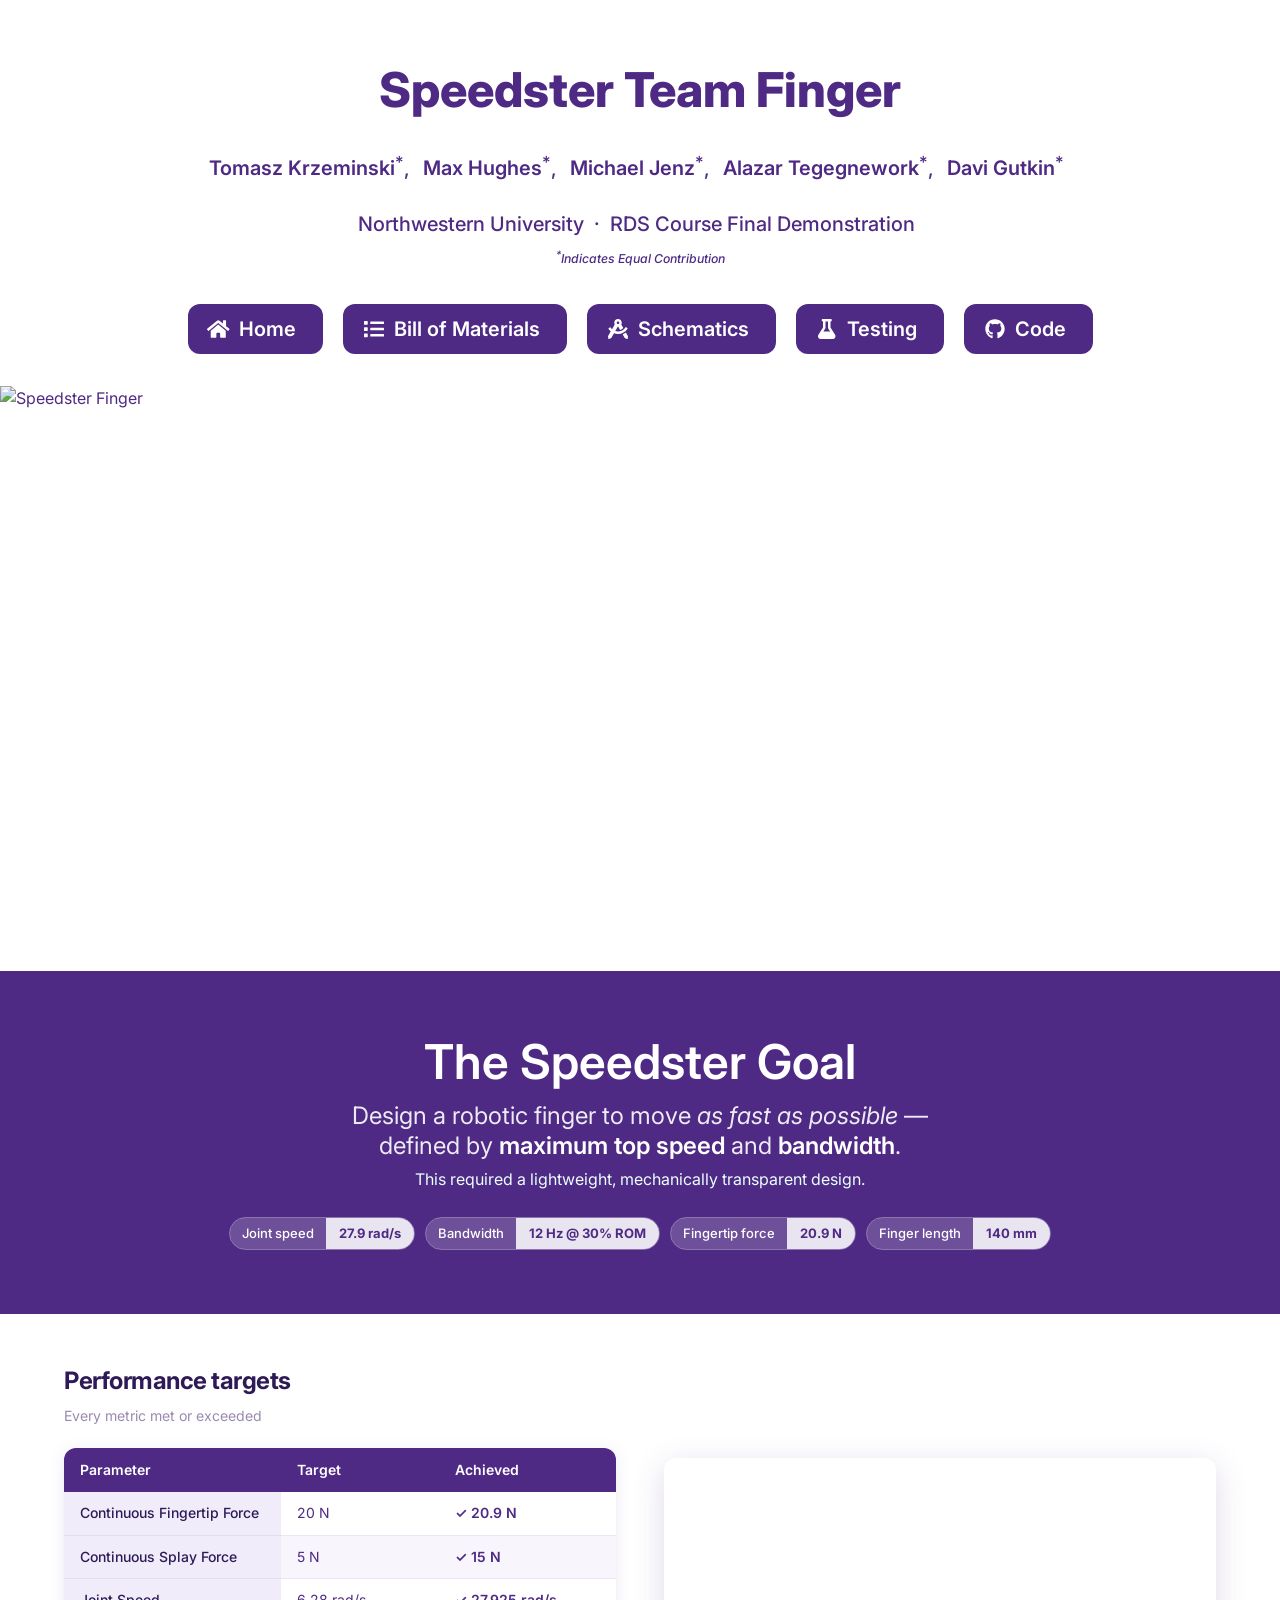
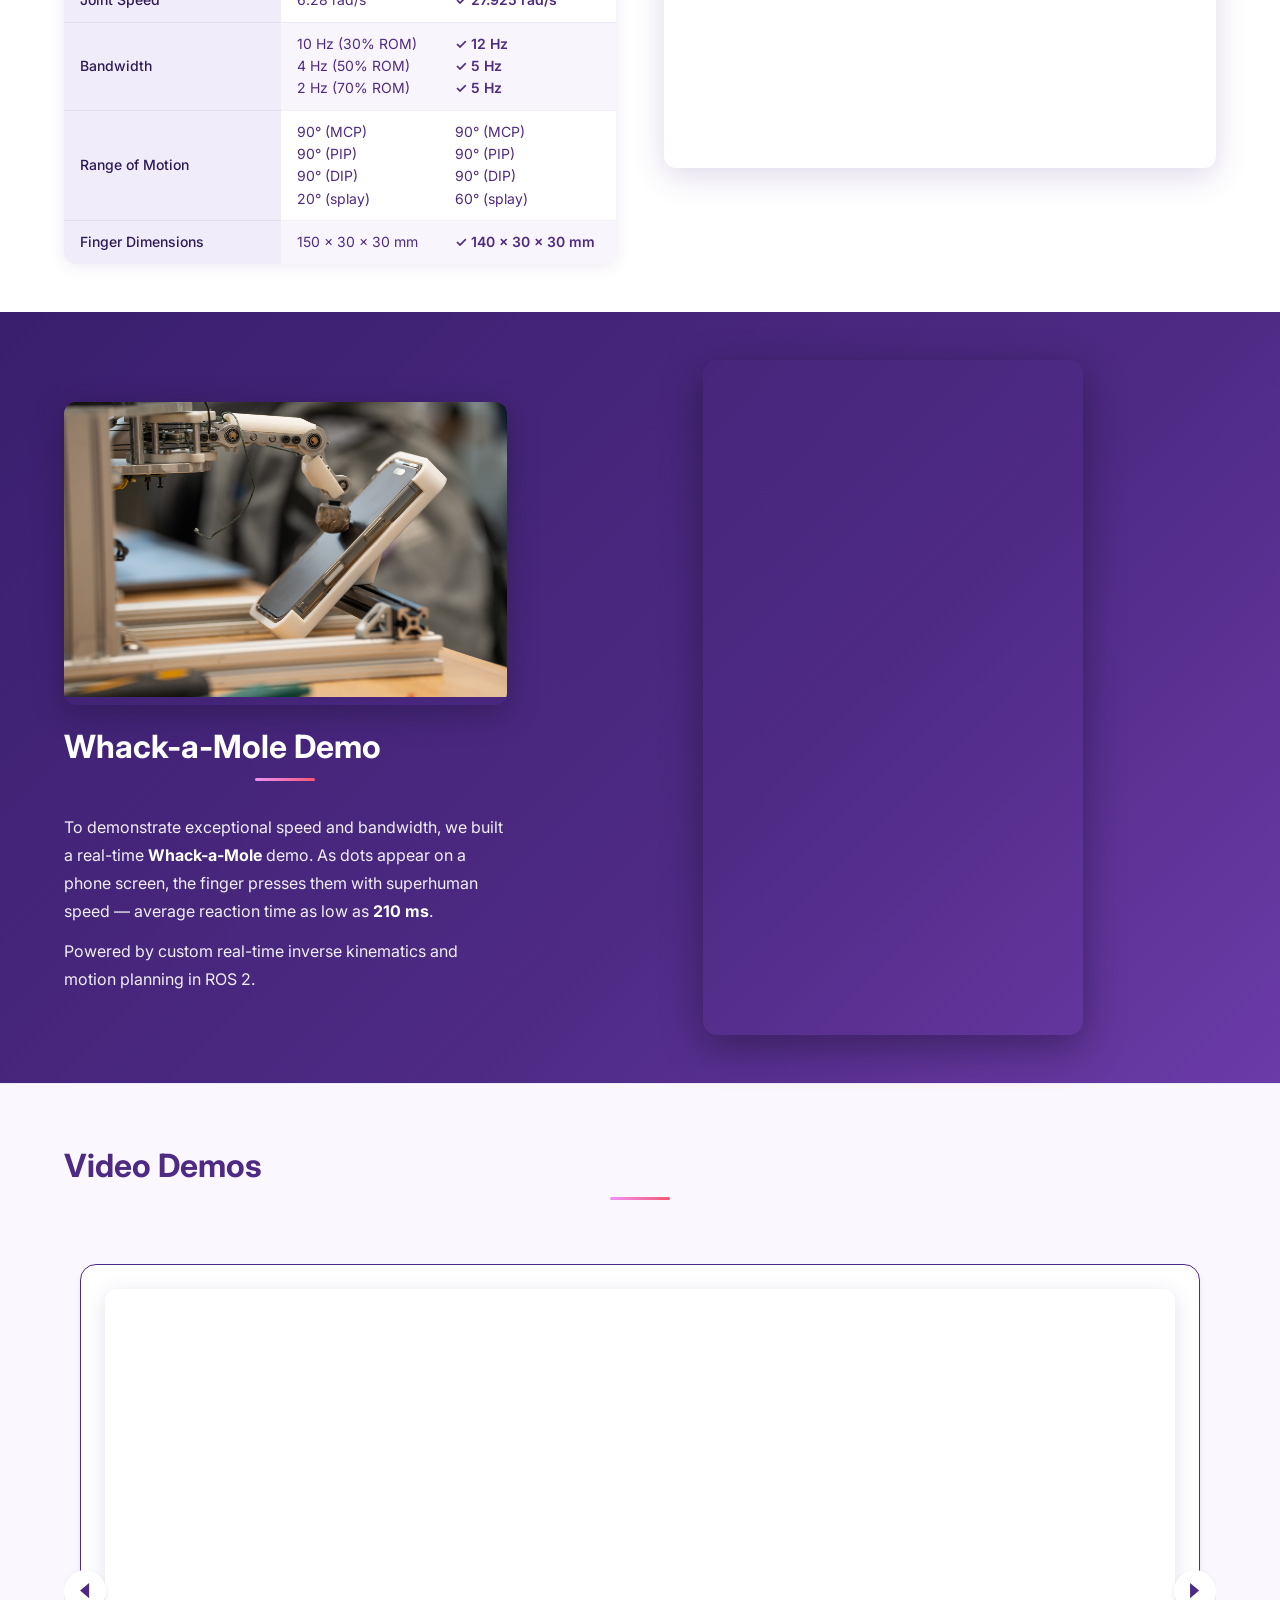
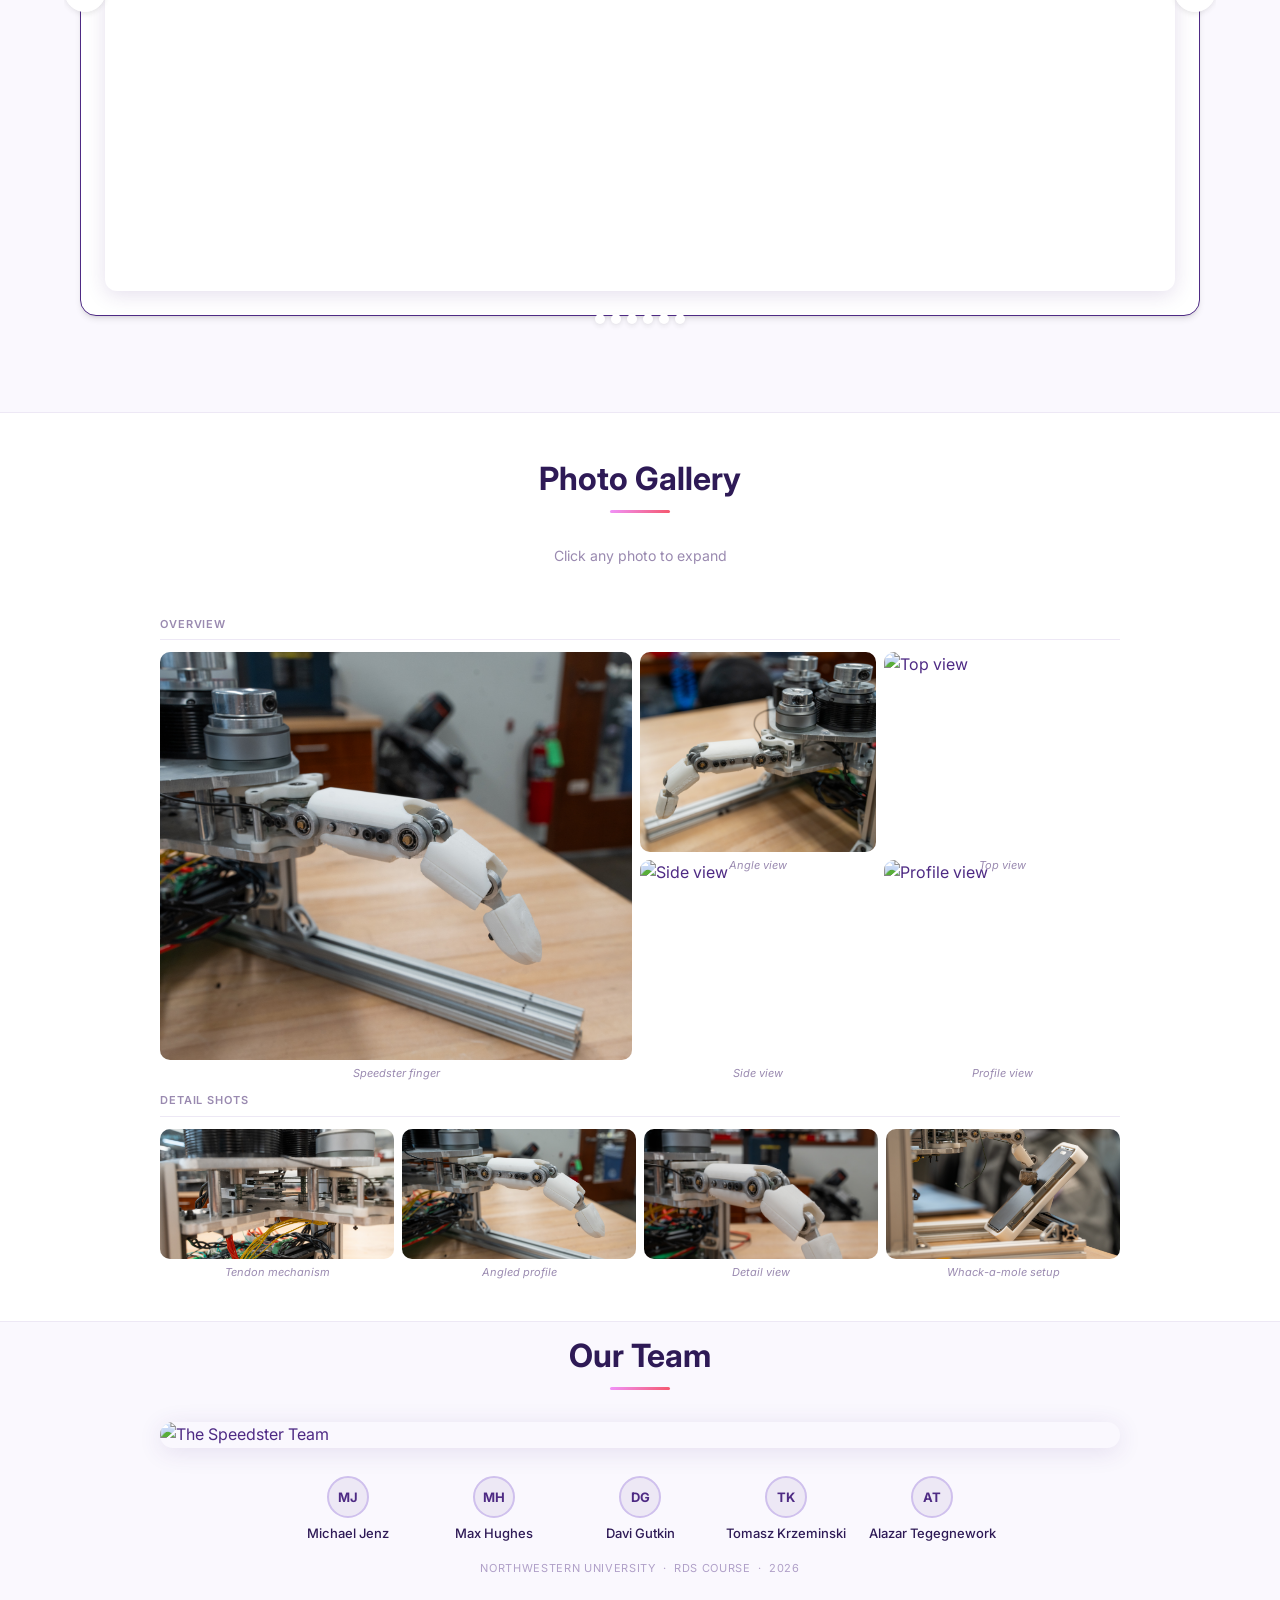
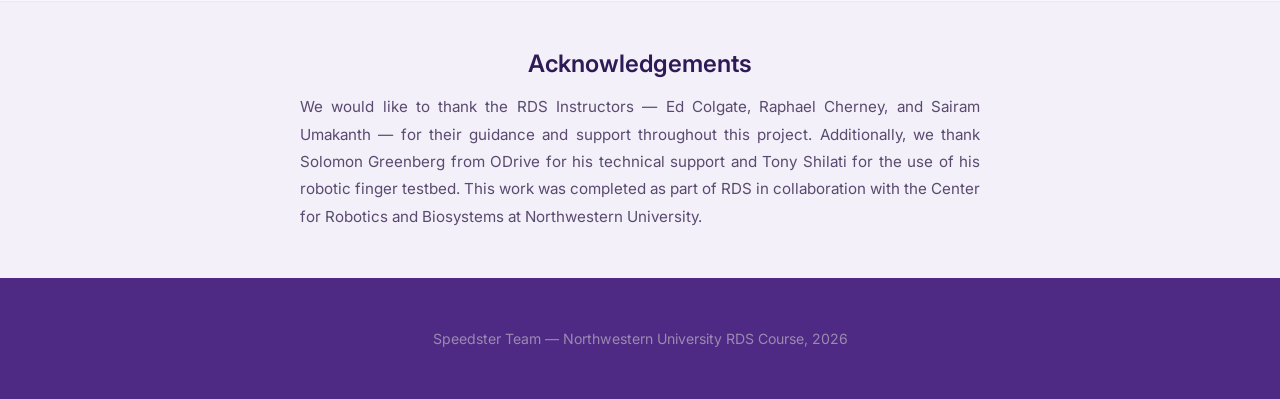
==== commit 01cd5218: "fixed test page" ====
--- a/index.html
+++ b/index.html
@@ -358,6 +358,20 @@
                     style="position:absolute; top:0; left:0; width:100%; height:100%;"></iframe>
                 </div>
               </div>
+              <div class="item item-video2">
+                <div style="position:relative; aspect-ratio:16/9; border-radius:12px; overflow:hidden; box-shadow:0 4px 20px rgba(78,42,132,0.15);">
+                  <iframe src="https://youtu.be/8C6ZmitdSdc?si=Uf5-EnjSW2iwjyyv"
+                    frameborder="0" allow="autoplay; encrypted-media" referrerpolicy="strict-origin-when-cross-origin" allowfullscreen
+                    style="position:absolute; top:0; left:0; width:100%; height:100%;"></iframe>
+                </div>
+              </div>
+              <div class="item item-video2">
+                <div style="position:relative; aspect-ratio:16/9; border-radius:12px; overflow:hidden; box-shadow:0 4px 20px rgba(78,42,132,0.15);">
+                  <iframe src="https://youtu.be/AMN5tlBY-2A?si=zs16tQRRU-WWfvu7"
+                    frameborder="0" allow="autoplay; encrypted-media" referrerpolicy="strict-origin-when-cross-origin" allowfullscreen
+                    style="position:absolute; top:0; left:0; width:100%; height:100%;"></iframe>
+                </div>
+              </div>
             </div>
           </div>
         </div>
